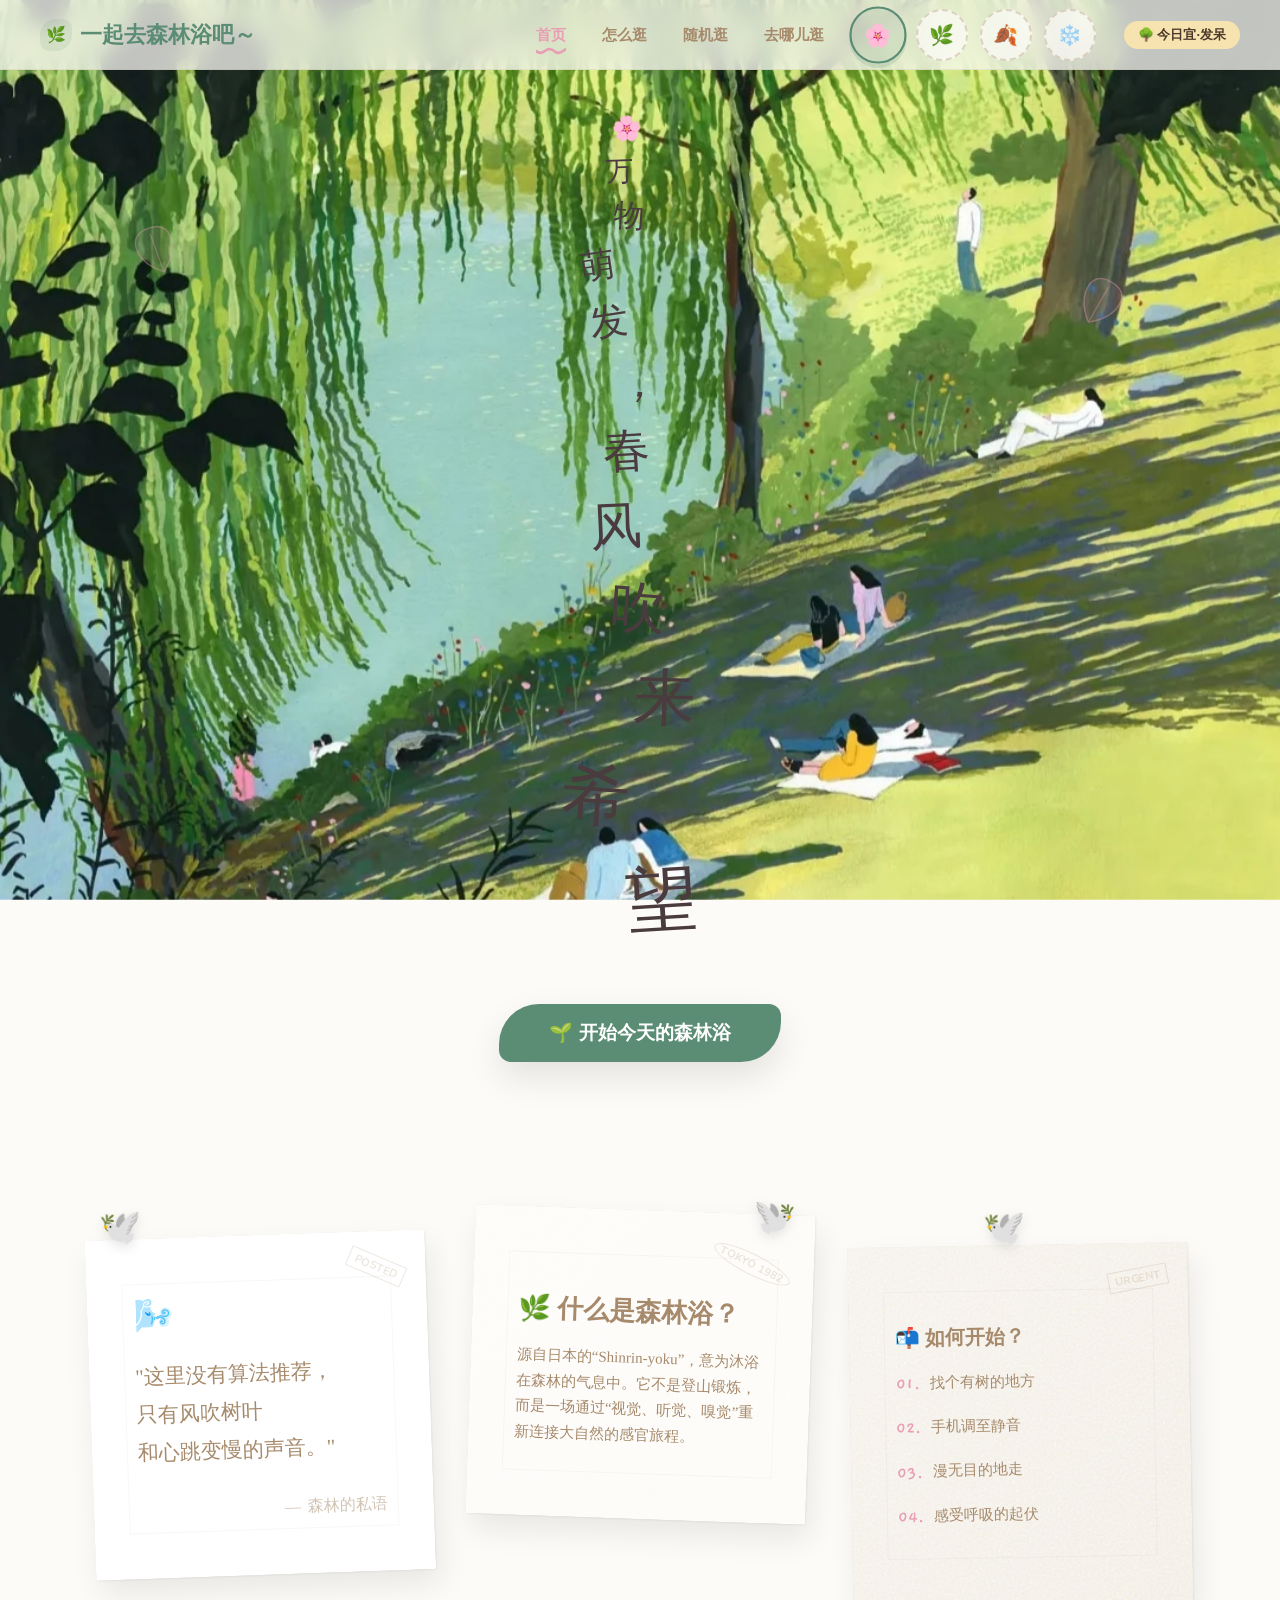
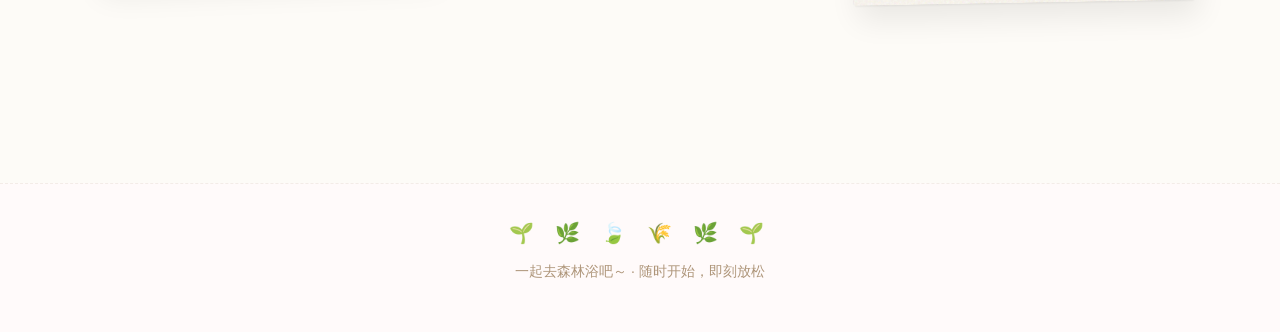
==== Forest-main/src/app/pages/Home.html @ eac52fdb "1.0" ====
<!DOCTYPE html>
<html lang="zh-CN">
<head>
  <meta charset="UTF-8">
  <meta name="viewport" content="width=device-width, initial-scale=1.0">
  <title>首页 - 一起去森林浴吧</title>
  <link rel="stylesheet" href="../forest.css">
  <link href="https://fonts.googleapis.com/css2?family=Gaegu&family=Nunito:wght@400;600&display=swap" rel="stylesheet">
  <style>
    /* === 核心增强样式 === */
    
    /* 1. 全屏贯穿背景 */
    #hero-bg {
      position: fixed; /* 固定背景，不随滚动条移动 */
      top: 0;
      left: 0;
      width: 100vw;
      height: 100vh;
      object-fit: cover;
      z-index: -1;
      transition: opacity 0.8s ease, object-position 0.8s ease;
    }

    /* 2. 导航栏布局优化：让链接与标签靠近 */
    .navbar-actions {
      display: flex;
      align-items: center;
      gap: 28px; /* 调整跳转按钮与小标签的距离 */
      margin-left: auto;
    }

    /* 3. 加粗波浪下划线 */
    .nav-link {
      position: relative;
      text-decoration: none;
      padding-bottom: 6px;
      transition: color 0.3s ease;
    }
    .nav-link::after {
      content: '';
      position: absolute;
      bottom: -6px;
      left: 0;
      width: 100%;
      height: 8px;
      background-color: var(--primary); /* 颜色随主题变化 */
      -webkit-mask-image: url("data:image/svg+xml,%3Csvg xmlns='http://www.w3.org/2000/svg' viewBox='0 0 20 8'%3E%3Cpath d='M0,4 Q5,8 10,4 T20,4' fill='none' stroke='black' stroke-width='3' stroke-linecap='round'/%3E%3C/svg%3E");
      mask-image: url("data:image/svg+xml,%3Csvg xmlns='http://www.w3.org/2000/svg' viewBox='0 0 20 8'%3E%3Cpath d='M0,4 Q5,8 10,4 T20,4' fill='none' stroke='black' stroke-width='3' stroke-linecap='round'/%3E%3C/svg%3E");
      -webkit-mask-size: 18px 100%;
      mask-size: 18px 100%;
      transform: scaleX(0);
      transform-origin: left;
      transition: transform 0.35s cubic-bezier(0.4, 0, 0.2, 1);
    }
    .nav-link:hover::after, .nav-link.active::after {
      transform: scaleX(1);
    }
    .nav-link.active {
      color: var(--primary) !important;
      font-weight: 700;
    }

    /* 4. 全局主题过渡 */
    body {
      transition: background-color 0.6s ease, color 0.6s ease;
    }
/* === 飞鸟信件增强版布局 === */
    .letter-wall {
      display: flex;
      flex-wrap: wrap;
      justify-content: center;
      align-items: flex-start;
      gap: 40px;
      perspective: 1000px; /* 为错落感增加一点点透视 */
    }

    .bird-letter {
      position: relative;
      width: 100%;
      max-width: 340px;
      padding: 45px 35px;
      border-radius: 2px;
      transition: all 0.5s cubic-bezier(0.23, 1, 0.32, 1);
      
      /* 核心：纸张纹理背景 */
      /* 使用了一个极其微弱的 SVG 噪声纹理和渐变叠加 */
      background-image: 
        url("data:image/svg+xml,%3Csvg viewBox='0 0 200 200' xmlns='http://www.w3.org/2000/svg'%3E%3Cfilter id='noiseFilter'%3E%3CfeTurbulence type='fractalNoise' baseFrequency='0.65' numOctaves='3' stitchTiles='stitch'/%3E%3C/filter%3E%3Crect width='100%25' height='100%25' filter='url(%23noiseFilter)'/%3E%3C/svg%3E"),
        linear-gradient(135deg, rgba(255,255,255,0.2) 0%, rgba(0,0,0,0.05) 100%);
      background-blend-mode: overlay;
      
      box-shadow: 
        1px 1px 2px rgba(0,0,0,0.05),
        5px 15px 30px rgba(0,0,0,0.08);
    }

    /* 三种深浅不同的信纸区分 */
    /* 1. 浅色 (Fresh Paper) */
    .letter-fresh {
      background-color: #ffffff;
      transform: rotate(-2deg) translateY(10px);
      z-index: 3;
    }

    /* 2. 中性色 (Natural Paper) */
    .letter-natural {
      background-color: #fdfbf7; /* 淡淡的象牙色 */
      transform: rotate(2deg) translateY(-15px);
      z-index: 2;
    }

    /* 3. 深色/复古色 (Vintage Paper) */
    .letter-vintage {
      background-color: #f2ede4; /* 类似牛皮纸/旧信件色 */
      transform: rotate(-1deg) translateY(20px);
      z-index: 1;
    }

    .bird-letter:hover {
      transform: rotate(0deg) scale(1.05) translateY(-10px) !important;
      box-shadow: 0 30px 60px rgba(0,0,0,0.15);
      z-index: 10;
    }

    /* 内部修饰 */
    .letter-inner {
      position: relative;
      border: 1px solid rgba(0,0,0,0.03); /* 模拟信纸压痕 */
      padding: 10px;
      min-height: 200px;
    }

    .bird-icon {
      position: absolute;
      top: -35px;
      left: 15px;
      font-size: 34px;
      filter: drop-shadow(0 4px 6px rgba(0,0,0,0.1));
      animation: bird-soar 5s ease-in-out infinite alternate;
      z-index: 5;
    }

    @keyframes bird-soar {
      from { transform: translateY(0) rotate(5deg); }
      to { transform: translateY(-12px) rotate(-5deg); }
    }

    .post-stamp {
      position: absolute;
      top: 25px;
      right: 20px;
      border: 1px solid currentColor;
      opacity: 0.2;
      padding: 2px 6px;
      font-size: 11px;
      font-weight: bold;
      transform: rotate(25deg);
      color: var(--soil);
      text-transform: uppercase;
    }

    .letter-list {
      list-style: none;
      padding: 0;
    }
    .letter-list li {
      font-family: var(--font-hand);
      margin-bottom: 12px;
      display: flex;
      align-items: center;
      gap: 10px;
      /* color: var(--foreground); */
    }
    .letter-list li span {
      font-family: var(--font-hand);
      font-weight: bold;
      color: var(--primary);
      font-size: 18px;
    }

    .letter-footer {
      margin-top: 30px;
      text-align: right;
      font-family: 'Gaegu', cursive;
      opacity: 0.5;
    }

    /* 响应式调整 */
    @media (max-width: 768px) {
      .letter-wall { gap: 60px; }
      .bird-letter { transform: rotate(0) !important; margin-bottom: 20px; }
    }
  </style>
</head>
<body class="theme-spring"> <img id="hero-bg" src="" alt="季节背景" />

<nav class="navbar" style="background: rgba(253, 251, 247, 0.75); backdrop-filter: blur(10px);">
  <!-- 左侧 Logo -->
  <a href="Home.html" class="navbar-logo">
    <span class="navbar-logo-icon">🌿</span>一起去森林浴吧～
  </a>
  
  <!-- 右侧操作区：导航链接 + 季节切换 + 标签 -->
  <div class="navbar-actions">
    <ul class="navbar-links">
      <li><a href="Home.html" class="nav-link active">首页</a></li>
      <li><a href="Guide.html" class="nav-link">怎么逛</a></li>
      <li><a href="Random.html" class="nav-link">随机逛</a></li>
      <li><a href="MapPage.html" class="nav-link">去哪儿逛</a></li>
    </ul>

    <!-- 季节切换器（融入导航栏，保留原容器ID） -->
    <div class="navbar-season" title="轻轻拨动季节">
      <div class="season-toggle" id="season-toggle-container"></div>
    </div>

    <div class="navbar-tag">🌳 今日宜·发呆</div>
  </div>
</nav>


<!-- 第一节：首页诗句 + 按钮，避免与固定导航重叠 -->
<section style="position: relative; min-height: 115vh;max-height: 120; display: flex; flex-direction: column; align-items: center; justify-content: center; padding: 100px 0 80px; margin: 0; box-sizing: border-box;">
  <!-- 为固定导航预留空间：padding-top: 100px (70px导航高度 + 30px留白) -->
  
  <div class="hero-overlay" style="background: none; width: 100%; max-width: 1200px; margin: 0 auto; display: flex; flex-direction: column; align-items: center;">
    
    <!-- SVG 装饰（绝对定位但置于底层，不干扰交互） -->
    <div id="svg-decorations" style="position: absolute; top: 0; left: 0; width: 100%; height: 100%; pointer-events: none; z-index: 0;"></div>

    <!-- 诗句区域（相对定位，在装饰层之上） -->
    <div id="season-lyrics" style="position: relative; z-index: 1; display: flex; flex-direction: column; align-items: center; justify-content: center; pointer-events: none; margin-bottom: 48px;">
      <!-- 诗句内容由 JavaScript 动态渲染 -->
    </div>

    <!-- 按钮区域 -->
    <div style="position: relative; z-index: 1; text-align: center;">
      <button class="btn-primary" 
              style="padding: 16px 50px; font-size: 19px; box-shadow: 0 15px 35px rgba(0,0,0,0.1);" 
              onclick="window.location.href='Guide.html'">
        🌱 开始今天的森林浴
      </button>
    </div>

  </div>
</section>

<section class="glass-section-transition" style="padding: 120px 0; position: relative;">
    <div class="page-container">
      <div class="letter-wall">
        
        <div class="bird-letter letter-fresh">
          <div class="bird-icon">🕊️</div>
          <div class="post-stamp">POSTED</div>
          <div class="letter-inner">
            <div style="font-size: 32px; margin-bottom: 15px;">🌬️</div>
            <p class="text-caption-hand" style="line-height: 1.8; font-size: 21px;">
              "这里没有算法推荐，<br>
              只有风吹树叶<br>
              和心跳变慢的声音。"
            </p>
            <div class="letter-footer">— 森林的私语</div>
          </div>
        </div>

        <div class="bird-letter letter-natural">
          <div class="bird-icon" style="top: -20px; left: auto; right: 20px; transform: scaleX(-1);">🕊️</div>
          <div class="post-stamp" style="border-radius: 50%; top: 40px;">TOKYO 1982</div>
          <div class="letter-inner">
            <h3 class="text-caption-hand" style="margin-bottom: 12px; font-family: 'Caveat', cursive; font-size: 26px;">🌿 什么是森林浴？</h3>
            <p class="text-caption-hand" style="font-size: 15px; line-height: 1.7;">
              源自日本的“Shinrin-yoku”，意为沐浴在森林的气息中。它不是登山锻炼，而是一场通过“视觉、听觉、嗅觉”重新连接大自然的感官旅程。
            </p>
          </div>
        </div>

        <div class="bird-letter letter-vintage">
          <div class="bird-icon" style="top: -40px; left: 40%;">🕊️</div>
          <div class="post-stamp" style="transform: rotate(-10deg); border: 1px solid;">URGENT</div>
          <div class="letter-inner">
            <h3 class="text-caption-hand" style="margin-bottom: 15px; display: flex; align-items: center; gap: 8px;">
              📬 如何开始？
            </h3>
            <ul class="letter-list" style="font-size: 15px; line-height: 1.8; font-family: 'Caveat', cursive;" >
              <li><span>01.</span> 找个有树的地方</li>
              <li><span>02.</span> 手机调至静音</li>
              <li><span>03.</span> 漫无目的地走</li>
              <li><span>04.</span> 感受呼吸的起伏</li>
            </ul>
          </div>
        </div>

      </div>
    </div>
  </section>

  <footer class="site-footer" style="background: var(--background); opacity: 0.9;">
    <div class="footer-leaves">🌱 🌿 🍃 🌾 🌿 🌱</div>
    <p class="text-small">一起去森林浴吧～ · 随时开始，即刻放松</p>
  </footer>

  <script src="../data.js"></script>
  <script>
    // 1. 装饰 SVG 渲染
    const renderLeaf = (styleStr) => `<svg viewBox="0 0 40 50" fill="none" style="width: 40px; height: 50px; opacity: 0.4; ${styleStr}"><path d="M20 48 C20 48 2 36 2 18 C2 6 10 2 20 2 C30 2 38 6 38 18 C38 36 20 48 20 48Z" fill="var(--primary)" fill-opacity="0.25" stroke="var(--primary)" stroke-width="1.5" stroke-linejoin="round"/><path d="M20 48 L20 8" stroke="var(--primary)" stroke-width="1.2" stroke-linecap="round" /></svg>`;
    
    document.getElementById('svg-decorations').innerHTML = renderLeaf('position: absolute; top: 15%; left: 8%; transform: rotate(-20deg);') + renderLeaf('position: absolute; top: 20%; right: 10%; transform: rotate(30deg);');

    // 2. 状态识别逻辑 (高亮当前页)
    const currentPath = window.location.pathname.split('/').pop() || 'Home.html';
    document.querySelectorAll('.nav-link').forEach(link => {
      if (link.getAttribute('href') === currentPath) link.classList.add('active');
    });

    const themeClasses = ['theme-spring', 'theme-summer', 'theme-autumn', 'theme-winter'];
    const heroBg = document.getElementById('hero-bg');
    const lyricsContainer = document.getElementById('season-lyrics'); // 获取新容器
    const toggleContainer = document.getElementById('season-toggle-container');

    function renderSeason(idx) {
      currentSeasonIdx = idx;
      const season = SEASONS[idx];
      
      // 1. 背景平滑过渡
      heroBg.style.opacity = 0;
      setTimeout(() => {
        heroBg.src = season.bg;
        heroBg.style.objectPosition = season.pos || "center";
        heroBg.style.opacity = 1;
      }, 300);

      // 2. 核心：竖排随机错落小诗
      const text = season.icon + " " + season.hint;
      const lyricsContainer = document.getElementById('season-lyrics');
      lyricsContainer.innerHTML = ''; 

      // 使用 [...text] 确保 Emoji 不乱码
      [...text].forEach((char, i) => {
        const span = document.createElement('span');
        span.innerText = char;
        span.style.display = 'inline-block';
        span.style.fontFamily = "'Caveat', cursive";
        span.style.color = 'var(--foreground)';
        span.style.transition = 'all 1s cubic-bezier(0.34, 1.56, 0.64, 1)';
        span.style.transitionDelay = `${i * 0.05}s`; 

        // 字体明显变化：由小到大
        const sizeGrowth = Math.pow(i, 1.4) * 1.5; 
        const fontSize = 24 + sizeGrowth;
        span.style.fontSize = `${fontSize}px`;

        // 左右随机错落 (-40px 到 40px)
        const randomX = (Math.random() - 0.5) * 90; 
        const randomRotate = (Math.random() - 0.5) * 20;

        span.style.transform = `translateX(${randomX}px) rotate(${randomRotate}deg)`;
        
        // 垂直间距：根据字号自动调整
        span.style.margin = `${2 + i * 0.3}px 0`;

        lyricsContainer.appendChild(span);
      });

      // 3. 切换主题类
      document.body.classList.remove(...themeClasses);
      document.body.classList.add(themeClasses[idx]);
      
      // 4. 渲染按钮
      toggleContainer.innerHTML = SEASONS.map((s, i) => `
        <button class="season-btn ${i === idx ? 'active' : ''}" onclick="renderSeason(${i})" style="cursor: pointer;">
          <span style="font-size: 20px;">${s.icon}</span>
        </button>
      `).join('');
    }

    // 初始化
    renderSeason(0);
  </script>
</body>
</html>
---- Forest-main/src/app/forest.css ----
/* ============================================
   森林浴 Design System — forest.css
   "随时开始，即刻放松"
   ============================================ */

:root {
  --fg:          #5B8C74;
  --fg-dark:     #4A7A63;
  --fg-light:    rgba(91, 140, 116, 0.12);
  --bg:          #FDFBF7;
  --soil:        #A68A6B;
  --soil-light:  rgba(166, 138, 107, 0.35);
  --soil-faint:  rgba(166, 138, 107, 0.15);
  --pink:        #F4C2C2;
  --yellow:      #F7E3AF;
  --text-dark:   #4a3728;
    /* 新增字体变量 */
  --font-hand: 'Gaegu', cursive;
  --font-body: 'Nunito', sans-serif;
}


:root, .theme-spring {
  --font-size: 16px;
  --background: #fffafa; /* 极淡的樱花白 */
  --foreground: #4a3b3f; /* 柔和的深褐色，不刺眼 */
  --card: #ffffff;
  --card-foreground: #4a3b3f;
  --popover: #ffffff;
  --popover-foreground: #4a3b3f;
  
  --primary: #e89eb3; /* 樱花粉 */
  --primary-foreground: #ffffff;
  --secondary: #f4dce2;
  --secondary-foreground: #4a3b3f;
  
  --muted: #f7ecef;
  --muted-foreground: #8c7b80;
  --accent: #f4dce2;
  --accent-foreground: #4a3b3f;
  
  --destructive: #d4183d;
  --destructive-foreground: #ffffff;
  --border: rgba(232, 158, 179, 0.2);
  --input: transparent;
  --input-background: #f7ecef;
  --switch-background: #e1c8ce;
  
  --font-weight-medium: 500;
  --font-weight-normal: 400;
  --ring: #e89eb3;
  --radius: 0.625rem;
  --chart-1: oklch(0.646 0.222 41.116);
  --chart-2: oklch(0.6 0.118 184.704);
  --chart-3: oklch(0.398 0.07 227.392);
  --chart-4: oklch(0.828 0.189 84.429);
  --chart-5: oklch(0.769 0.188 70.08);
  --radius: 0.625rem;
  --sidebar: oklch(0.985 0 0);
  --sidebar-foreground: oklch(0.145 0 0);
  --sidebar-primary: #030213;
  --sidebar-primary-foreground: oklch(0.985 0 0);
  --sidebar-accent: oklch(0.97 0 0);
  --sidebar-accent-foreground: oklch(0.205 0 0);
  --sidebar-border: oklch(0.922 0 0);
  --sidebar-ring: oklch(0.708 0 0);
}

.theme-summer {
  --background: #f4fbf7; /* 极淡的薄荷绿 */
  --foreground: #2d3e33; /* 深墨绿 */
  --card: #ffffff;
  --card-foreground: #2d3e33;
  
  --primary: #5b8c74; /* 森林绿 */
  --primary-foreground: #ffffff;
  --secondary: #d3e6db;
  --secondary-foreground: #2d3e33;
  
  --muted: #e6f0ea;
  --muted-foreground: #6b8275;
  --accent: #d3e6db;
  --accent-foreground: #2d3e33;
  
  --border: rgba(91, 140, 116, 0.2);
  --input-background: #e6f0ea;
  --switch-background: #b5ccbf;
  --ring: #5b8c74;
}
/* =========================================
   3. 秋季主题 (秋·枫：温暖、浓烈)
   ========================================= */
.theme-autumn {
  --background: #fcf8f4; /* 淡淡的麦色 */
  --foreground: #4a3320; /* 树皮褐 */
  --card: #ffffff;
  --card-foreground: #4a3320;
  
  --primary: #cf6f42; /* 枫叶橘红 */
  --primary-foreground: #ffffff;
  --secondary: #f0dacb;
  --secondary-foreground: #4a3320;
  
  --muted: #f5eae1;
  --muted-foreground: #8a7360;
  --accent: #f0dacb;
  --accent-foreground: #4a3320;
  
  --border: rgba(207, 111, 66, 0.2);
  --input-background: #f5eae1;
  --switch-background: #d6c1b0;
  --ring: #cf6f42;
}
/* =========================================
   4. 冬季主题 (冬·雪：宁静、冷峻)
   ========================================= */
.theme-winter {
  --background: #f5f8fa; /* 冰雪蓝白 */
  --foreground: #2c3e50; /* 深夜蓝 */
  --card: #ffffff;
  --card-foreground: #2c3e50;
  
  --primary: #6c8ca6; /* 灰蓝色 */
  --primary-foreground: #ffffff;
  --secondary: #dce5ed;
  --secondary-foreground: #2c3e50;
  
  --muted: #e8eef3;
  --muted-foreground: #7d8f9f;
  --accent: #dce5ed;
  --accent-foreground: #2c3e50;
  
  --border: rgba(108, 140, 166, 0.2);
  --input-background: #e8eef3;
  --switch-background: #baccdb;
  --ring: #6c8ca6;
}


/* === BASE === */
*, *::before, *::after { box-sizing: border-box; }

body {
  font-family: var(--font-body);  /* 改用变量 */
  background: var(--bg);
  color: var(--soil);
  margin: 0;
  padding: 0;
}

h1, h2, h3, .navbar-logo, .season-arrow, .text-caption-hand, #season-lyrics span, .letter-footer {
  font-family: var(--font-hand);
}

a { text-decoration: none; }

/* === LAYOUT === */
.page-container {
  max-width: 1200px;
  margin: 0 auto;
  padding: 0 32px;
}

/* === NAVBAR === */
.navbar {
  position: sticky;
  top: 0;
  z-index: 100;
  height: 70px;
  background: rgba(253, 251, 247, 0.88);
  backdrop-filter: blur(10px);
  -webkit-backdrop-filter: blur(10px);
  border-bottom: 1px solid var(--soil-faint);
  display: flex;
  align-items: center;
  /* 优化：使用 clamp() 让两边内边距在 20px 到 40px 之间弹性缩放 */
  padding: 0 clamp(20px, 5vw, 40px);
  justify-content: space-between;
}

.navbar-logo {
  font-family: 'Caveat', cursive;
  font-size: 22px;
  font-weight: 600;
  color: var(--fg);
  text-decoration: none;
  display: flex;
  align-items: center;
  gap: 8px;
  transition: opacity 0.2s ease, transform 0.2s ease; /* 优化：加上 transform 过渡 */
  outline: none;
}
.navbar-logo:hover { 
  opacity: 0.8; 
}
/* 优化：无障碍键盘焦点反馈 */
.navbar-logo:focus-visible {
  outline: 2px solid var(--fg);
  outline-offset: 4px;
  border-radius: 4px;
}

.navbar-logo-icon {
  width: 32px;
  height: 32px;
  background: var(--fg-light);
  border-radius: 50% 30% 50% 30%;
  display: flex;
  align-items: center;
  justify-content: center;
  font-size: 16px;
  /* 优化：增加一个极慢的自然呼吸动画 */
  animation: organic-morph 6s ease-in-out infinite alternate;
}

/* 呼吸形变动画关键帧 */
@keyframes organic-morph {
  0%   { border-radius: 50% 30% 50% 30%; }
  100% { border-radius: 30% 50% 30% 50%; }
}

.navbar-links {
  display: flex;
  gap: clamp(20px, 3vw, 36px); /* 优化：间距自适应，避免屏幕变窄时挤压 */
  list-style: none;
  margin: 0;
  padding: 0;
}

.nav-link {
  font-family: 'Quicksand', sans-serif;
  font-size: 15px;
  font-weight: 600;
  color: var(--soil);
  text-decoration: none;
  position: relative;
  padding-bottom: 4px; /* 给波浪线预留高度空间 */
  transition: color 0.2s ease;
  outline: none;
}
/* 激活状态的文字颜色：森林绿 */
.nav-link.active {
  color: var(--fg) !important;
  font-weight: 700;
}

.nav-link:hover { color: var(--fg); }
.nav-link:focus-visible { color: var(--fg); }

/* 伪元素：更宽、更舒展的波浪动画本体 */
.nav-link::after {
  content: '';
  position: absolute;
  bottom: -6px; /* 稍微往下移一点，避免和文字贴得太紧 */
  left: 0;
  width: 100%;
  height: 8px; /* 【改动1】高度从 5px 增加到 8px，给更粗的波浪留出空间 */
  background-color: var(--fg); 
  
  /* 【改动2】SVG 调整：
      1. viewBox 改为 0 0 24 8 提供更大画布 
      2. 路径 Q6,8 12,4 T24,4 让波长变大
      3. stroke-width='2.5' 让线条明显变粗 
  */
  -webkit-mask-image: url("data:image/svg+xml,%3Csvg xmlns='http://www.w3.org/2000/svg' viewBox='0 0 24 8'%3E%3Cpath d='M0,4 Q6,8 12,4 T24,4' fill='none' stroke='black' stroke-width='2.5'/%3E%3C/svg%3E");
  mask-image: url("data:image/svg+xml,%3Csvg xmlns='http://www.w3.org/2000/svg' viewBox='0 0 24 8'%3E%3Cpath d='M0,4 Q6,8 12,4 T24,4' fill='none' stroke='black' stroke-width='2.5'/%3E%3C/svg%3E");
  
  /* 【改动3】宽度拉长到 20px，让波浪更平缓舒展 */
  -webkit-mask-size: 20px 100%;
  mask-size: 20px 100%;
  -webkit-mask-repeat: repeat-x;
  mask-repeat: repeat-x;
  
  transform: scaleX(0); 
  transform-origin: left; 
  transition: transform 0.35s cubic-bezier(0.4, 0, 0.2, 1);
}

.nav-link:hover::after,
.nav-link.active::after { 
  transform: scaleX(1); 
}

.navbar-tag {
  background: var(--yellow);
  border-radius: 20px;
  padding: 5px 14px;
  font-size: 13px;
  font-weight: 600;
  color: var(--text-dark);
  white-space: nowrap;
  font-family: 'Quicksand', sans-serif;
}

.navbar-mobile-btn {
  display: none;
  background: none;
  border: none;
  font-size: 22px;
  cursor: pointer;
  color: var(--fg);
  padding: 4px;
  /* 优化：改善移动端点击体验，取消点击高亮和默认延迟 */
  touch-action: manipulation;
  -webkit-tap-highlight-color: transparent; 
}

/* ============================================
   移动端响应式补充 (通常在 max-width: 768px 下触发)
   ============================================ */
@media (max-width: 768px) {
  .navbar-links,
  .navbar-tag {
    display: none; /* 默认隐藏导航链接和 Tag，交由 JS 或后续 CSS 展开 */
  }
  
  .navbar-mobile-btn {
    display: flex; /* 显示汉堡菜单按钮 */
    align-items: center;
    justify-content: center;
  }
}

/* === BUTTONS === */
.btn-primary {
  background: var(--fg);
  color: #fff;
  border: none;
  border-radius: 40px 12px 40px 12px;
  padding: 13px 30px;
  font-family: 'Quicksand', sans-serif;
  font-weight: 700;
  font-size: 16px;
  cursor: pointer;
  box-shadow: 0 4px 0 rgba(91,140,116,0.28);
  transition: background 0.2s, transform 0.18s, box-shadow 0.18s;
  display: inline-flex;
  align-items: center;
  gap: 8px;
}
.btn-primary:hover {
  background: var(--fg-dark);
  transform: translateY(-2px);
  box-shadow: 0 6px 0 rgba(91,140,116,0.22);
}
.btn-primary:active {
  transform: translateY(1px);
  box-shadow: 0 2px 0 rgba(91,140,116,0.28);
}

.btn-secondary {
  background: transparent;
  color: var(--fg);
  border: 2px solid var(--fg);
  border-radius: 40px 12px 40px 12px;
  padding: 11px 28px;
  font-family: 'Quicksand', sans-serif;
  font-weight: 700;
  font-size: 16px;
  cursor: pointer;
  transition: background 0.2s, transform 0.18s;
  display: inline-flex;
  align-items: center;
  gap: 8px;
}
.btn-secondary:hover {
  background: rgba(91,140,116,0.08);
  transform: translateY(-2px);
}

.btn-small {
  padding: 8px 18px;
  font-size: 14px;
  border-radius: 30px 8px 30px 8px;
}

/* === CARDS === */
.hand-card {
  background: var(--bg);
  border: 2px dashed var(--soil-light);
  border-radius: 24px 8px 24px 8px;
  padding: 24px;
  transition: transform 0.25s ease, box-shadow 0.25s ease, border-color 0.25s ease;
}
.hand-card:hover {
  transform: translateY(-4px);
  box-shadow: 0 10px 28px rgba(91,140,116,0.1);
  border-color: var(--soil);
}

/* === TYPOGRAPHY === */
.text-huge {
  font-family: 'Caveat', cursive;
  font-size: clamp(38px, 5.5vw, 64px);
  line-height: 1.2;
  color: var(--fg);
  font-weight: 400;
}
.text-large {
  font-family: 'Caveat', cursive;
  font-size: clamp(28px, 3.5vw, 40px);
  line-height: 1.3;
  color: var(--fg);
  font-weight: 400;
}
.text-medium {
  font-family: 'Caveat', cursive;
  font-size: clamp(22px, 2.5vw, 32px);
  line-height: 1.3;
  color: var(--fg);
  font-weight: 400;
}
.text-caption-hand {
  font-family: 'Caveat', cursive;
  font-size: 20px;
  line-height: 1.5;
  color: var(--soil);
}
.text-body {
  font-family: 'Quicksand', sans-serif;
  font-size: 16px;
  line-height: 1.65;
  color: var(--soil);
}
.text-small {
  font-family: 'Quicksand', sans-serif;
  font-size: 14px;
  line-height: 1.5;
  color: var(--soil);
}
.text-green { color: var(--fg); }
.text-soil { color: var(--soil); }

/* === SEASON TOGGLE === */
.season-toggle {
  display: flex;
  gap: 12px;
  justify-content: center;
}
.season-btn {
  width: 52px;
  height: 52px;
  border-radius: 100px;
  border: 2px dashed var(--soil-light);
  background: rgba(253,251,247,0.75);
  cursor: pointer;
  font-size: 22px;
  display: flex;
  align-items: center;
  justify-content: center;
  transition: all 0.22s ease;
  flex-direction: column;
  gap: 2px;
  padding: 0;
  position: relative;
}
.season-btn:hover {
  border-color: var(--fg);
  background: rgba(253,251,247,0.9);
  transform: translateY(-2px);
}
.season-btn.active {
  border-color: var(--fg);
  border-style: solid;
  background: rgba(91,140,116,0.12);
  transform: scale(1.1);
  box-shadow: 0 4px 0 rgba(91,140,116,0.18);
}
.season-label {
  font-family: 'Caveat', cursive;
  font-size: 11px;
  color: var(--fg);
  line-height: 1;
}

/* === WINDOW FRAME === */
.window-frame {
  border: 6px solid var(--soil);
  border-radius: 16px;
  overflow: hidden;
  box-shadow: 8px 8px 0 var(--soil-faint);
  background: var(--bg);
  position: relative;
}
.window-frame-img {
  width: 100%;
  height: 400px;
  object-fit: cover;
  display: block;
  transition: opacity 0.5s ease;
}
.window-frame-bar {
  display: flex;
  align-items: center;
  justify-content: space-between;
  padding: 12px 20px;
  border-top: 2px dashed var(--soil-light);
  background: var(--bg);
}
.window-dot-row {
  display: flex;
  gap: 6px;
  position: absolute;
  top: 12px;
  left: 12px;
}
.window-dot {
  width: 10px;
  height: 10px;
  border-radius: 50%;
  background: var(--soil-light);
}

/* === FAB === */
.fab-btn {
  position: fixed;
  bottom: 36px;
  right: 36px;
  width: 56px;
  height: 56px;
  border-radius: 50%;
  background: var(--fg);
  color: #fff;
  font-size: 26px;
  border: none;
  cursor: pointer;
  box-shadow: 0 4px 18px rgba(91,140,116,0.38);
  display: flex;
  align-items: center;
  justify-content: center;
  transition: all 0.2s ease;
  z-index: 200;
  line-height: 1;
}
.fab-btn:hover {
  background: var(--fg-dark);
  transform: scale(1.08) rotate(15deg);
  box-shadow: 0 6px 22px rgba(91,140,116,0.45);
}

/* === MODAL === */
.modal-overlay {
  position: fixed;
  inset: 0;
  background: rgba(62, 42, 28, 0.28);
  backdrop-filter: blur(5px);
  z-index: 300;
  display: flex;
  align-items: center;
  justify-content: center;
  padding: 20px;
}
.modal-box {
  background: var(--bg);
  border: 2px dashed var(--soil);
  border-radius: 24px 8px 24px 8px;
  padding: 36px 32px;
  width: 420px;
  max-width: 100%;
  position: relative;
  animation: modalIn 0.22s ease;
}
@keyframes modalIn {
  from { opacity: 0; transform: translateY(16px) scale(0.97); }
  to   { opacity: 1; transform: translateY(0) scale(1); }
}
.modal-close {
  position: absolute;
  top: 14px; right: 18px;
  background: none;
  border: none;
  font-size: 22px;
  cursor: pointer;
  color: var(--soil);
  line-height: 1;
  transition: color 0.2s;
}
.modal-close:hover { color: var(--fg); }

/* === FORM === */
.form-group { margin-bottom: 16px; }
.form-label {
  font-family: 'Caveat', cursive;
  font-size: 18px;
  color: var(--fg);
  display: block;
  margin-bottom: 5px;
}
.form-input {
  width: 100%;
  background: #fff;
  border: 2px dashed var(--soil-light);
  border-radius: 12px 4px 12px 4px;
  padding: 10px 14px;
  font-family: 'Quicksand', sans-serif;
  font-size: 15px;
  color: var(--text-dark);
  outline: none;
  transition: border-color 0.2s ease, border-style 0.2s;
  resize: vertical;
}
.form-input:focus {
  border-color: var(--fg);
  border-style: solid;
}
.form-input::placeholder { color: var(--soil-light); opacity: 1; }

/* === STICKY NOTES === */
.sticky-note {
  background: var(--yellow);
  padding: 18px 16px;
  border-radius: 4px 12px 4px 4px;
  box-shadow: 3px 3px 8px rgba(166,138,107,0.22);
  font-family: 'Caveat', cursive;
  font-size: 18px;
  line-height: 1.55;
  color: var(--text-dark);
  position: relative;
  transition: transform 0.3s ease, box-shadow 0.3s ease;
}
.sticky-note:hover {
  transform: rotate(0deg) translateY(-4px) !important;
  box-shadow: 5px 6px 14px rgba(166,138,107,0.3) !important;
}
.sticky-pin {
  position: absolute;
  top: -8px;
  left: 50%;
  transform: translateX(-50%);
  font-size: 16px;
  filter: drop-shadow(0 2px 2px rgba(0,0,0,0.15));
}
.sticky-user {
  font-size: 13px;
  font-family: 'Quicksand', sans-serif;
  color: var(--soil);
  margin-top: 8px;
  display: block;
  font-weight: 600;
}

/* === NUMBER BADGE === */
.num-badge {
  width: 48px;
  height: 48px;
  min-width: 48px;
  border-radius: 50%;
  border: 2px dashed var(--fg);
  display: flex;
  align-items: center;
  justify-content: center;
  font-family: 'Caveat', cursive;
  font-size: 24px;
  color: var(--fg);
}

/* === MAP === */
.map-outer {
  position: relative;
  border-radius: 20px;
  overflow: hidden;
  border: 2px dashed var(--soil-light);
  box-shadow: 0 4px 24px rgba(91,140,116,0.1);
}
.map-marker {
  position: absolute;
  cursor: pointer;
  transform: translate(-50%, -100%);
  transition: transform 0.2s ease, filter 0.2s;
  z-index: 10;
}
.map-marker:hover { transform: translate(-50%, -100%) scale(1.2); filter: drop-shadow(0 4px 8px rgba(91,140,116,0.4)); }
.map-marker.active { transform: translate(-50%, -100%) scale(1.2); filter: drop-shadow(0 4px 8px rgba(91,140,116,0.5)); }
.marker-pin {
  width: 34px;
  height: 34px;
  background: var(--fg);
  border: 3px solid #fff;
  border-radius: 50% 50% 50% 0;
  transform: rotate(-45deg);
  display: flex;
  align-items: center;
  justify-content: center;
  box-shadow: 0 2px 8px rgba(91,140,116,0.35);
}
.marker-pin-inner {
  transform: rotate(45deg);
  font-size: 14px;
  line-height: 1;
}
.info-bubble {
  position: absolute;
  background: var(--bg);
  border: 2px dashed var(--soil);
  border-radius: 16px 4px 16px 4px;
  padding: 16px 18px;
  width: 210px;
  box-shadow: 4px 4px 0 var(--soil-faint);
  z-index: 20;
  animation: bubbleIn 0.2s ease;
}
@keyframes bubbleIn {
  from { opacity: 0; transform: scale(0.92) translateY(8px); }
  to   { opacity: 1; transform: scale(1) translateY(0); }
}
.info-bubble::before {
  content: '';
  position: absolute;
  bottom: -10px;
  left: 24px;
  border: 8px solid transparent;
  border-top-color: var(--soil);
}

/* === STATS ROW === */
.stats-row {
  display: flex;
  gap: 0;
  background: var(--bg);
  border: 2px dashed var(--soil-light);
  border-radius: 20px 8px 20px 8px;
  overflow: hidden;
}
.stat-item {
  flex: 1;
  text-align: center;
  padding: 24px 16px;
  border-right: 2px dashed var(--soil-faint);
}
.stat-item:last-child { border-right: none; }
.stat-number {
  font-family: 'Caveat', cursive;
  font-size: 52px;
  line-height: 1;
  color: var(--fg);
  font-weight: 400;
}
.stat-label {
  font-family: 'Quicksand', sans-serif;
  font-size: 14px;
  color: var(--soil);
  margin-top: 4px;
  font-weight: 600;
}

/* === GUIDE CARD === */
.guide-card {
  background: var(--bg);
  border: 2px dashed var(--soil-light);
  border-radius: 20px 6px 20px 6px;
  padding: 24px 28px;
  display: flex;
  align-items: flex-start;
  gap: 20px;
  transition: transform 0.25s, box-shadow 0.25s, border-color 0.25s;
}
.guide-card:hover {
  transform: translateX(6px);
  box-shadow: -6px 0 0 var(--fg);
  border-color: var(--soil);
}
.guide-icon-box {
  width: 56px;
  height: 56px;
  min-width: 56px;
  border-radius: 50%;
  background: var(--fg-light);
  display: flex;
  align-items: center;
  justify-content: center;
  font-size: 26px;
  border: 2px dashed var(--fg);
  transition: background 0.2s;
}
.guide-card:hover .guide-icon-box { background: rgba(91,140,116,0.2); }

/* === PAGE HEADER === */
.page-header {
  padding: 60px 0 40px;
  display: flex;
  align-items: center;
  gap: 12px;
}

/* === FOOTER === */
.site-footer {
  background: var(--bg);
  border-top: 1px dashed var(--soil-faint);
  padding: 36px 0;
  margin-top: 80px;
  text-align: center;
}
.footer-leaves {
  font-size: 20px;
  letter-spacing: 8px;
  margin-bottom: 12px;
}

/* === PARK DETAIL === */
.park-detail-grid {
  display: grid;
  grid-template-columns: 35fr 65fr;
  gap: 40px;
  padding: 40px 0 80px;
}
.park-info-img {
  width: 100%;
  height: 240px;
  object-fit: cover;
  border-radius: 16px 4px 16px 4px;
  display: block;
  margin-bottom: 20px;
}
.park-meta-row {
  display: flex;
  align-items: center;
  gap: 10px;
  margin-bottom: 10px;
  font-size: 15px;
  color: var(--soil);
}
.park-meta-icon { font-size: 18px; }
.feature-tag {
  display: inline-flex;
  align-items: center;
  gap: 4px;
  background: var(--fg-light);
  border: 1px solid var(--fg);
  border-radius: 20px;
  padding: 4px 12px;
  font-size: 13px;
  font-weight: 600;
  color: var(--fg);
  margin: 4px 4px 4px 0;
}

/* === STICKY GRID === */
.sticky-grid {
  display: grid;
  grid-template-columns: repeat(auto-fill, minmax(180px, 1fr));
  gap: 20px;
  margin: 24px 0;
}

/* === INLINE FORM === */
.inline-form {
  background: var(--bg);
  border: 2px dashed var(--soil-light);
  border-radius: 20px 6px 20px 6px;
  padding: 24px;
  margin-top: 20px;
}
.inline-form.hidden { display: none; }

/* === HERO OVERLAY TEXT === */
.hero-overlay {
  position: absolute;
  inset: 0;
  background: linear-gradient(to bottom, 
    rgba(253,251,247,0.1) 0%, 
    rgba(253,251,247,0.55) 60%, 
    rgba(253,251,247,0.85) 100%);
  display: flex;
  flex-direction: column;
  align-items: center;
  justify-content: center;
  text-align: center;
  padding: 40px 24px;
}
.hero-season-bar {
  position: absolute;
  bottom: 40px;
  left: 50%;
  transform: translateX(-50%);
  display: flex;
  flex-direction: column;
  align-items: center;
  gap: 12px;
}

/* === BACK BUTTON === */
.back-link {
  display: inline-flex;
  align-items: center;
  gap: 6px;
  color: var(--soil);
  font-size: 15px;
  font-weight: 600;
  text-decoration: none;
  transition: color 0.2s;
  margin-bottom: 8px;
}
.back-link:hover { color: var(--fg); }

/* === RESPONSIVE === */
@media (max-width: 900px) {
  .navbar { padding: 0 20px; }
  .navbar-links { display: none; }
  .navbar-links.open {
    display: flex;
    flex-direction: column;
    position: absolute;
    top: 70px;
    left: 0; right: 0;
    background: rgba(253,251,247,0.98);
    padding: 20px;
    border-bottom: 1px solid var(--soil-faint);
    gap: 16px;
    z-index: 99;
  }
  .navbar-mobile-btn { display: flex; }
  .navbar-tag { display: none; }

  .page-container { padding: 0 16px; }
  .park-detail-grid { grid-template-columns: 1fr; gap: 24px; }
  .stats-row { flex-wrap: wrap; }
  .stat-item { min-width: 45%; }
  .guide-card { flex-direction: column; gap: 12px; }
}

@media (max-width: 600px) {
  .window-frame-img { height: 240px; }
  .sticky-grid { grid-template-columns: repeat(2, 1fr); }
}
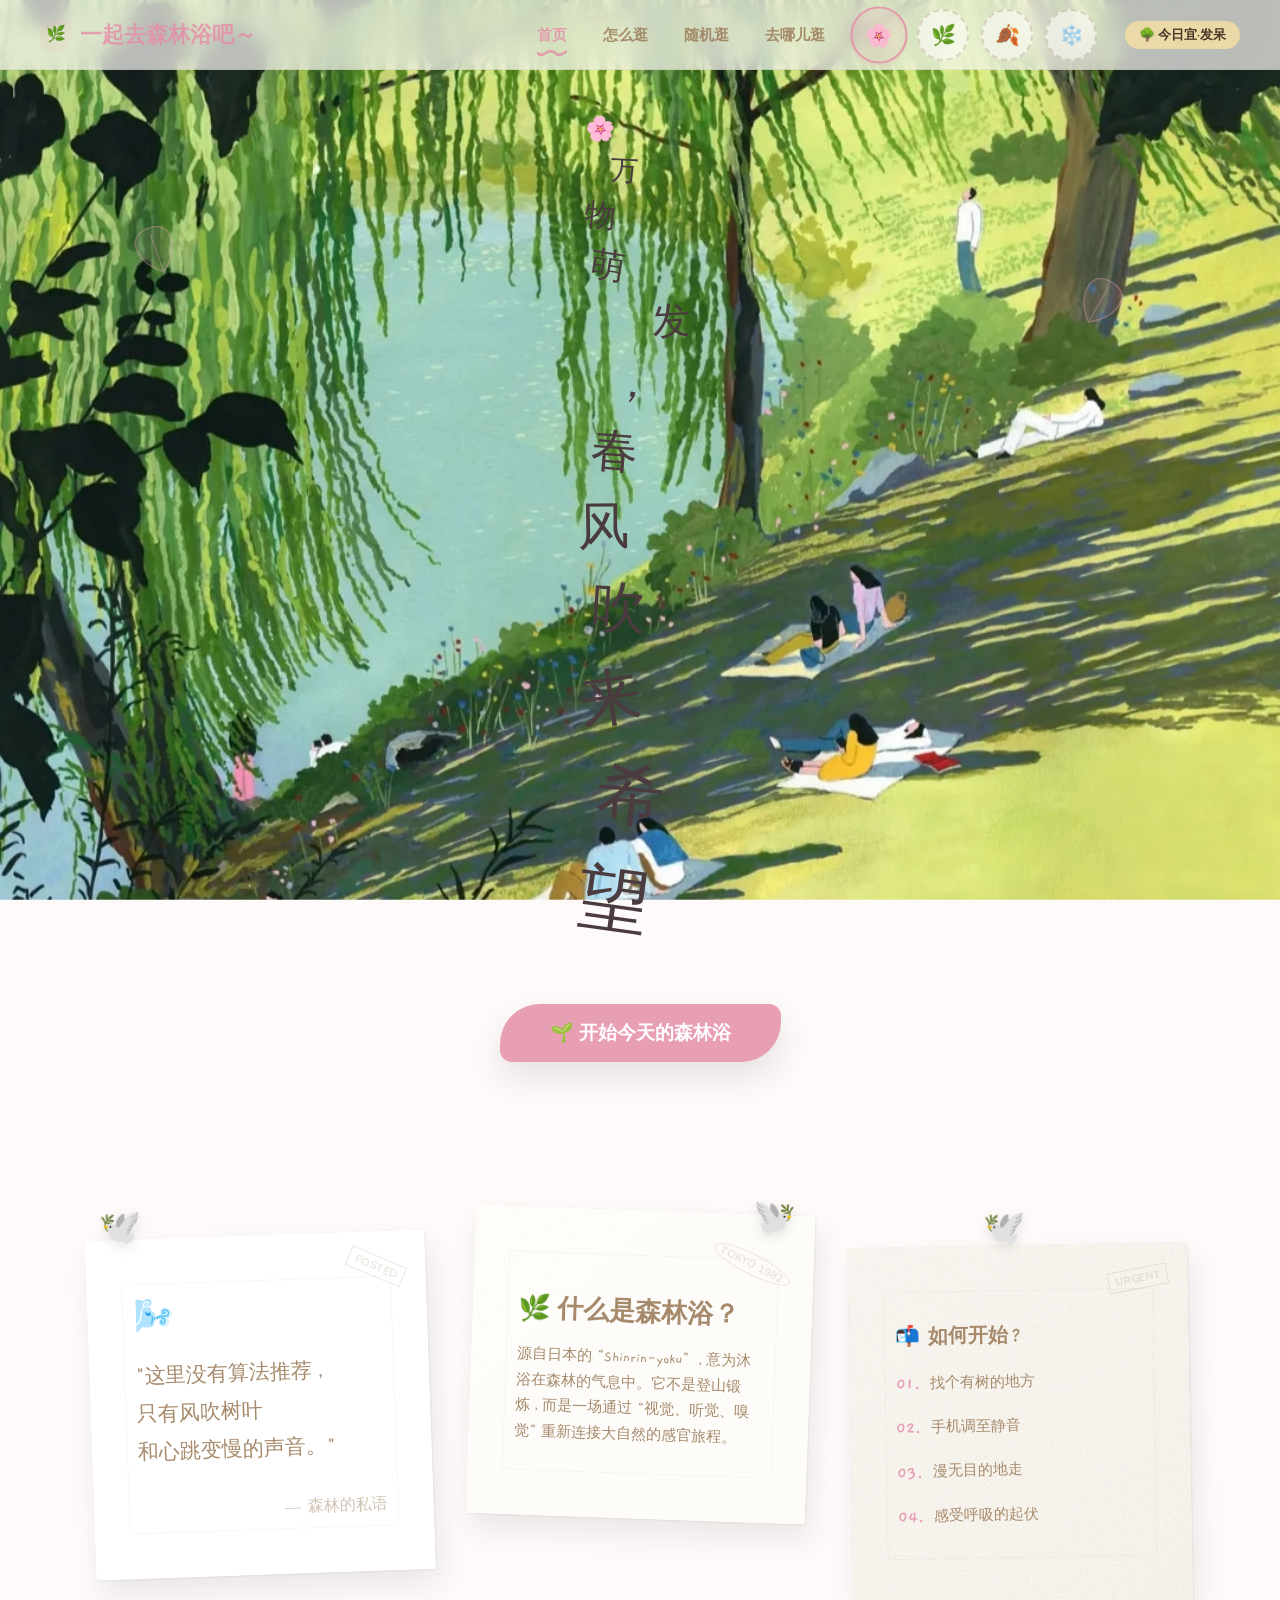
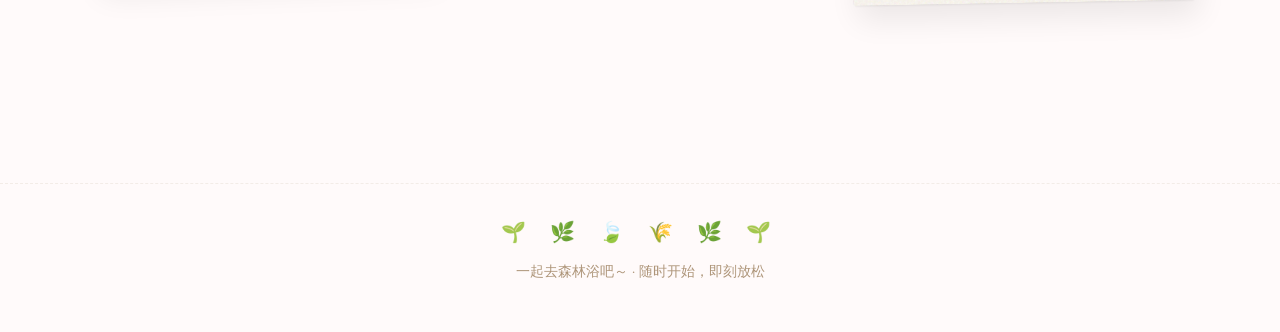
==== commit 6adbd600: "css拆分子文件" ====
--- a/Forest-main/src/app/pages/Home.html
+++ b/Forest-main/src/app/pages/Home.html
@@ -4,7 +4,10 @@
   <meta charset="UTF-8">
   <meta name="viewport" content="width=device-width, initial-scale=1.0">
   <title>首页 - 一起去森林浴吧</title>
-  <link rel="stylesheet" href="../forest.css">
+  <link rel="stylesheet" href="../css/themes.css">
+  <link rel="stylesheet" href="../css/base.css">
+  <link rel="stylesheet" href="../css/components.css">
+  <link rel="stylesheet" href="../css/layout.css">
   <link href="https://fonts.googleapis.com/css2?family=Gaegu&family=Nunito:wght@400;600&display=swap" rel="stylesheet">
   <style>
     /* === 核心增强样式 === */
--- a/Forest-main/src/app/css/themes.css
+++ b/Forest-main/src/app/css/themes.css
@@ -0,0 +1,89 @@
+/* ============================================
+   1. themes.css - 森林浴 App 主题与全局变量
+   ============================================ */
+
+:root {
+  /* --- 字体配置 --- */
+  --font-hand: 'Gaegu', 'Caveat', cursive;
+  --font-body: 'Nunito', 'Quicksand', sans-serif;
+
+  /* --- 基础共享颜色 (不随季节变化的泥土色调等) --- */
+  --soil: #A68A6B;
+  --soil-light: rgba(166, 138, 107, 0.35);
+  --soil-faint: rgba(166, 138, 107, 0.15);
+  --yellow: #F7E3AF;
+  --text-dark: #4a3728;
+  
+  /* --- 基础尺寸与投影 --- */
+  --radius: 0.625rem;
+}
+
+/* =========================================
+   默认主题 (春季) 与 Fallback
+   ========================================= */
+:root, .theme-spring {
+  --background: #fffafa; /* 极淡的樱花白 */
+  --foreground: #4a3b3f; /* 柔和深褐色 */
+  
+  --primary: #e89eb3; /* 樱花粉 */
+  --primary-foreground: #ffffff;
+  
+  /* 为了兼容旧代码中的 --fg 和 --bg 变量，建立映射 */
+  --fg: var(--primary);
+  --fg-dark: #d4183d;
+  --fg-light: rgba(232, 158, 179, 0.12);
+  --bg: var(--background);
+}
+
+/* =========================================
+   夏季主题 (夏·绿：清凉、治愈)
+   ========================================= */
+.theme-summer {
+  --background: #f4fbf7;
+  --foreground: #2d3e33;
+  
+  --primary: #5b8c74;
+  --primary-foreground: #ffffff;
+  
+  --fg: var(--primary);
+  --fg-dark: #4a7a63;
+  --fg-light: rgba(91, 140, 116, 0.12);
+  --bg: var(--background);
+}
+
+/* =========================================
+   秋季主题 (秋·枫：温暖、浓烈)
+   ========================================= */
+.theme-autumn {
+  --background: #fcf8f4;
+  --foreground: #4a3320;
+  
+  --primary: #cf6f42;
+  --primary-foreground: #ffffff;
+  
+  --fg: var(--primary);
+  --fg-dark: #b35930;
+  --fg-light: rgba(207, 111, 66, 0.12);
+  --bg: var(--background);
+}
+
+/* =========================================
+   冬季主题 (冬·雪：宁静、冷峻)
+   ========================================= */
+.theme-winter {
+  --background: #f5f8fa;
+  --foreground: #2c3e50;
+  
+  --primary: #6c8ca6;
+  --primary-foreground: #ffffff;
+  
+  --fg: var(--primary);
+  --fg-dark: #56728a;
+  --fg-light: rgba(108, 140, 166, 0.12);
+  --bg: var(--background);
+}
+
+/* 全局主题过渡动画 */
+body {
+  transition: background-color 0.6s ease, color 0.6s ease;
+}
--- a/Forest-main/src/app/css/base.css
+++ b/Forest-main/src/app/css/base.css
@@ -0,0 +1,75 @@
+/* ============================================
+   2. base.css - 基础样式与文字排版 (Typography)
+   ============================================ */
+
+/* === 全局重置 === */
+*, *::before, *::after { 
+  box-sizing: border-box; 
+}
+
+body {
+  font-family: var(--font-body);
+  background: var(--bg);
+  color: var(--soil);
+  margin: 0;
+  padding: 0;
+}
+
+/* === 基础元素 === */
+h1, h2, h3, .navbar-logo, .season-arrow, .text-caption-hand, #season-lyrics span, .letter-footer {
+  font-family: var(--font-hand);
+}
+
+a { 
+  text-decoration: none; 
+}
+
+/* === 文本排版工具类 === */
+.text-huge {
+  font-family: var(--font-hand);
+  font-size: clamp(38px, 5.5vw, 64px);
+  line-height: 1.2;
+  color: var(--fg);
+  font-weight: 400;
+}
+
+.text-large {
+  font-family: var(--font-hand);
+  font-size: clamp(28px, 3.5vw, 40px);
+  line-height: 1.3;
+  color: var(--fg);
+  font-weight: 400;
+}
+
+.text-medium {
+  font-family: var(--font-hand);
+  font-size: clamp(22px, 2.5vw, 32px);
+  line-height: 1.3;
+  color: var(--fg);
+  font-weight: 400;
+}
+
+.text-caption-hand {
+  font-family: var(--font-hand);
+  font-size: 20px;
+  line-height: 1.5;
+  color: var(--soil);
+}
+
+.text-body {
+  font-family: var(--font-body);
+  font-size: 16px;
+  line-height: 1.65;
+  color: var(--soil);
+}
+
+.text-small {
+  font-family: var(--font-body);
+  font-size: 14px;
+  line-height: 1.5;
+  color: var(--soil);
+}
+
+/* 颜色辅助类 */
+.text-green { color: var(--fg); }
+.text-soil { color: var(--soil); }
--- a/Forest-main/src/app/css/components.css
+++ b/Forest-main/src/app/css/components.css
@@ -0,0 +1,237 @@
+/* ============================================
+   3. components.css - 公共 UI 组件
+   包含：按钮、卡片、表单、便签、标签等
+   ============================================ */
+
+/* === BUTTONS (按钮) === */
+.btn-primary {
+  background: var(--fg);
+  color: #fff;
+  border: none;
+  border-radius: 40px 12px 40px 12px;
+  padding: 13px 30px;
+  font-family: var(--font-body); /* 已替换为变量 */
+  font-weight: 700;
+  font-size: 16px;
+  cursor: pointer;
+  box-shadow: 0 4px 0 rgba(0,0,0,0.1); /* 优化了阴影适配多主题 */
+  transition: background 0.2s, transform 0.18s, box-shadow 0.18s;
+  display: inline-flex;
+  align-items: center;
+  gap: 8px;
+}
+.btn-primary:hover {
+  background: var(--fg-dark);
+  transform: translateY(-2px);
+  box-shadow: 0 6px 0 rgba(0,0,0,0.08);
+}
+.btn-primary:active {
+  transform: translateY(1px);
+  box-shadow: 0 2px 0 rgba(0,0,0,0.1);
+}
+
+.btn-secondary {
+  background: transparent;
+  color: var(--fg);
+  border: 2px solid var(--fg);
+  border-radius: 40px 12px 40px 12px;
+  padding: 11px 28px;
+  font-family: var(--font-body);
+  font-weight: 700;
+  font-size: 16px;
+  cursor: pointer;
+  transition: background 0.2s, transform 0.18s;
+  display: inline-flex;
+  align-items: center;
+  gap: 8px;
+}
+.btn-secondary:hover {
+  background: var(--fg-light); /* 替换了硬编码颜色 */
+  transform: translateY(-2px);
+}
+
+.btn-small {
+  padding: 8px 18px;
+  font-size: 14px;
+  border-radius: 30px 8px 30px 8px;
+}
+
+.fab-btn {
+  position: fixed;
+  bottom: 36px;
+  right: 36px;
+  width: 56px;
+  height: 56px;
+  border-radius: 50%;
+  background: var(--fg);
+  color: #fff;
+  font-size: 26px;
+  border: none;
+  cursor: pointer;
+  box-shadow: 0 4px 18px rgba(0,0,0,0.15);
+  display: flex;
+  align-items: center;
+  justify-content: center;
+  transition: all 0.2s ease;
+  z-index: 200;
+  line-height: 1;
+}
+.fab-btn:hover {
+  background: var(--fg-dark);
+  transform: scale(1.08) rotate(15deg);
+  box-shadow: 0 6px 22px rgba(0,0,0,0.2);
+}
+
+/* === CARDS (卡片) === */
+.hand-card {
+  background: var(--bg);
+  border: 2px dashed var(--soil-light);
+  border-radius: 24px 8px 24px 8px;
+  padding: 24px;
+  transition: transform 0.25s ease, box-shadow 0.25s ease, border-color 0.25s ease;
+}
+.hand-card:hover {
+  transform: translateY(-4px);
+  box-shadow: 0 10px 28px var(--fg-light); /* 替换了硬编码颜色 */
+  border-color: var(--soil);
+}
+
+.guide-card {
+  background: var(--bg);
+  border: 2px dashed var(--soil-light);
+  border-radius: 20px 6px 20px 6px;
+  padding: 24px 28px;
+  display: flex;
+  align-items: flex-start;
+  gap: 20px;
+  transition: transform 0.25s, box-shadow 0.25s, border-color 0.25s;
+}
+.guide-card:hover {
+  transform: translateX(6px);
+  box-shadow: -6px 0 0 var(--fg);
+  border-color: var(--soil);
+}
+.guide-icon-box {
+  width: 56px;
+  height: 56px;
+  min-width: 56px;
+  border-radius: 50%;
+  background: var(--fg-light);
+  display: flex;
+  align-items: center;
+  justify-content: center;
+  font-size: 26px;
+  border: 2px dashed var(--fg);
+  transition: background 0.2s;
+}
+.guide-card:hover .guide-icon-box { 
+  filter: brightness(0.95); /* 用滤镜加深，替代了原有的写死颜色 */
+}
+
+/* === FORM (表单) === */
+.form-group { margin-bottom: 16px; }
+.form-label {
+  font-family: var(--font-hand);
+  font-size: 18px;
+  color: var(--fg);
+  display: block;
+  margin-bottom: 5px;
+}
+.form-input {
+  width: 100%;
+  background: #fff;
+  border: 2px dashed var(--soil-light);
+  border-radius: 12px 4px 12px 4px;
+  padding: 10px 14px;
+  font-family: var(--font-body);
+  font-size: 15px;
+  color: var(--text-dark);
+  outline: none;
+  transition: border-color 0.2s ease, border-style 0.2s;
+  resize: vertical;
+}
+.form-input:focus {
+  border-color: var(--fg);
+  border-style: solid;
+}
+.form-input::placeholder { color: var(--soil-light); opacity: 1; }
+.inline-form {
+  background: var(--bg);
+  border: 2px dashed var(--soil-light);
+  border-radius: 20px 6px 20px 6px;
+  padding: 24px;
+  margin-top: 20px;
+}
+.inline-form.hidden { display: none; }
+
+/* === STICKY NOTES (便签) === */
+.sticky-note {
+  background: var(--yellow);
+  padding: 18px 16px;
+  border-radius: 4px 12px 4px 4px;
+  box-shadow: 3px 3px 8px var(--soil-faint);
+  font-family: var(--font-hand);
+  font-size: 18px;
+  line-height: 1.55;
+  color: var(--text-dark);
+  position: relative;
+  transition: transform 0.3s ease, box-shadow 0.3s ease;
+}
+.sticky-note:hover {
+  transform: rotate(0deg) translateY(-4px) !important;
+  box-shadow: 5px 6px 14px var(--soil-light) !important;
+}
+.sticky-pin {
+  position: absolute;
+  top: -8px;
+  left: 50%;
+  transform: translateX(-50%);
+  font-size: 16px;
+  filter: drop-shadow(0 2px 2px rgba(0,0,0,0.15));
+}
+.sticky-user {
+  font-size: 13px;
+  font-family: var(--font-body);
+  color: var(--soil);
+  margin-top: 8px;
+  display: block;
+  font-weight: 600;
+}
+
+/* === TAGS & BADGES (标签与徽章) === */
+.navbar-tag {
+  background: var(--yellow);
+  border-radius: 20px;
+  padding: 5px 14px;
+  font-size: 13px;
+  font-weight: 600;
+  color: var(--text-dark);
+  white-space: nowrap;
+  font-family: var(--font-body);
+}
+.feature-tag {
+  display: inline-flex;
+  align-items: center;
+  gap: 4px;
+  background: var(--fg-light);
+  border: 1px solid var(--fg);
+  border-radius: 20px;
+  padding: 4px 12px;
+  font-size: 13px;
+  font-weight: 600;
+  color: var(--fg);
+  margin: 4px 4px 4px 0;
+}
+.num-badge {
+  width: 48px;
+  height: 48px;
+  min-width: 48px;
+  border-radius: 50%;
+  border: 2px dashed var(--fg);
+  display: flex;
+  align-items: center;
+  justify-content: center;
+  font-family: var(--font-hand);
+  font-size: 24px;
+  color: var(--fg);
+}
--- a/Forest-main/src/app/css/layout.css
+++ b/Forest-main/src/app/css/layout.css
@@ -0,0 +1,388 @@
+/* ============================================
+   4. layout.css - 页面布局与导航
+   包含：导航栏、页脚、容器、模态框及特定页面布局
+   ============================================ */
+
+/* === LAYOUT CONTAINER (全局容器) === */
+.page-container {
+  max-width: 1200px;
+  margin: 0 auto;
+  padding: 0 32px;
+}
+
+/* === NAVBAR (导航栏) === */
+.navbar {
+  position: sticky;
+  top: 0;
+  z-index: 100;
+  height: 70px;
+  background: var(--bg); /* 使用了主题背景色 */
+  opacity: 0.95;
+  backdrop-filter: blur(10px);
+  -webkit-backdrop-filter: blur(10px);
+  border-bottom: 1px solid var(--soil-faint);
+  display: flex;
+  align-items: center;
+  padding: 0 clamp(20px, 5vw, 40px);
+  justify-content: space-between;
+}
+
+.navbar-logo {
+  font-family: var(--font-hand);
+  font-size: 22px;
+  font-weight: 600;
+  color: var(--fg);
+  display: flex;
+  align-items: center;
+  gap: 8px;
+  transition: opacity 0.2s ease, transform 0.2s ease;
+  outline: none;
+}
+.navbar-logo:hover { opacity: 0.8; }
+.navbar-logo:focus-visible {
+  outline: 2px solid var(--fg);
+  outline-offset: 4px;
+  border-radius: 4px;
+}
+
+.navbar-logo-icon {
+  width: 32px;
+  height: 32px;
+  background: var(--fg-light);
+  border-radius: 50% 30% 50% 30%;
+  display: flex;
+  align-items: center;
+  justify-content: center;
+  font-size: 16px;
+  animation: organic-morph 6s ease-in-out infinite alternate;
+}
+
+@keyframes organic-morph {
+  0%   { border-radius: 50% 30% 50% 30%; }
+  100% { border-radius: 30% 50% 30% 50%; }
+}
+
+.navbar-links {
+  display: flex;
+  gap: clamp(20px, 3vw, 36px);
+  list-style: none;
+  margin: 0;
+  padding: 0;
+}
+
+.nav-link {
+  font-family: var(--font-body);
+  font-size: 15px;
+  font-weight: 600;
+  color: var(--soil);
+  position: relative;
+  padding-bottom: 4px;
+  transition: color 0.2s ease;
+  outline: none;
+}
+.nav-link.active {
+  color: var(--fg) !important;
+  font-weight: 700;
+}
+.nav-link:hover, .nav-link:focus-visible { color: var(--fg); }
+
+/* 波浪下划线 */
+.nav-link::after {
+  content: '';
+  position: absolute;
+  bottom: -6px;
+  left: 0;
+  width: 100%;
+  height: 8px;
+  background-color: var(--fg); 
+  -webkit-mask-image: url("data:image/svg+xml,%3Csvg xmlns='http://www.w3.org/2000/svg' viewBox='0 0 24 8'%3E%3Cpath d='M0,4 Q6,8 12,4 T24,4' fill='none' stroke='black' stroke-width='2.5'/%3E%3C/svg%3E");
+  mask-image: url("data:image/svg+xml,%3Csvg xmlns='http://www.w3.org/2000/svg' viewBox='0 0 24 8'%3E%3Cpath d='M0,4 Q6,8 12,4 T24,4' fill='none' stroke='black' stroke-width='2.5'/%3E%3C/svg%3E");
+  -webkit-mask-size: 20px 100%;
+  mask-size: 20px 100%;
+  -webkit-mask-repeat: repeat-x;
+  mask-repeat: repeat-x;
+  transform: scaleX(0); 
+  transform-origin: left; 
+  transition: transform 0.35s cubic-bezier(0.4, 0, 0.2, 1);
+}
+.nav-link:hover::after, .nav-link.active::after { transform: scaleX(1); }
+
+.navbar-mobile-btn {
+  display: none;
+  background: none;
+  border: none;
+  font-size: 22px;
+  cursor: pointer;
+  color: var(--fg);
+  padding: 4px;
+  touch-action: manipulation;
+  -webkit-tap-highlight-color: transparent; 
+}
+
+/* === PAGE HEADER & FOOTER === */
+.page-header {
+  padding: 60px 0 40px;
+  display: flex;
+  align-items: center;
+  gap: 12px;
+}
+.site-footer {
+  background: var(--bg);
+  border-top: 1px dashed var(--soil-faint);
+  padding: 36px 0;
+  margin-top: 80px;
+  text-align: center;
+}
+.footer-leaves {
+  font-family: var(--font-hand);
+  font-size: 20px;
+  letter-spacing: 8px;
+  margin-bottom: 12px;
+}
+
+/* === MODAL (模态框) === */
+.modal-overlay {
+  position: fixed;
+  inset: 0;
+  background: rgba(0, 0, 0, 0.4);
+  backdrop-filter: blur(5px);
+  z-index: 300;
+  display: flex;
+  align-items: center;
+  justify-content: center;
+  padding: 20px;
+}
+.modal-box {
+  background: var(--bg);
+  border: 2px dashed var(--soil);
+  border-radius: 24px 8px 24px 8px;
+  padding: 36px 32px;
+  width: 420px;
+  max-width: 100%;
+  position: relative;
+  animation: modalIn 0.22s ease;
+}
+@keyframes modalIn {
+  from { opacity: 0; transform: translateY(16px) scale(0.97); }
+  to   { opacity: 1; transform: translateY(0) scale(1); }
+}
+.modal-close {
+  position: absolute;
+  top: 14px; right: 18px;
+  background: none;
+  border: none;
+  font-size: 22px;
+  cursor: pointer;
+  color: var(--soil);
+  line-height: 1;
+  transition: color 0.2s;
+}
+.modal-close:hover { color: var(--fg); }
+
+/* === WINDOW FRAME (随机逛窗户) === */
+.window-frame {
+  border: 6px solid var(--soil);
+  border-radius: 16px;
+  overflow: hidden;
+  box-shadow: 8px 8px 0 var(--soil-faint);
+  background: var(--bg);
+  position: relative;
+}
+.window-frame-img {
+  width: 100%;
+  height: 400px;
+  object-fit: cover;
+  display: block;
+  transition: opacity 0.5s ease;
+}
+
+/* === MAP (去哪儿逛地图) === */
+.map-outer {
+  position: relative;
+  border-radius: 20px;
+  overflow: hidden;
+  border: 2px dashed var(--soil-light);
+  box-shadow: 0 4px 24px rgba(0,0,0,0.05);
+}
+.map-marker {
+  position: absolute;
+  cursor: pointer;
+  transform: translate(-50%, -100%);
+  transition: transform 0.2s ease, filter 0.2s;
+  z-index: 10;
+}
+.map-marker:hover, .map-marker.active { 
+  transform: translate(-50%, -100%) scale(1.2); 
+  filter: drop-shadow(0 4px 8px var(--fg-light)); 
+}
+.marker-pin {
+  width: 34px;
+  height: 34px;
+  background: var(--fg);
+  border: 3px solid #fff;
+  border-radius: 50% 50% 50% 0;
+  transform: rotate(-45deg);
+  display: flex;
+  align-items: center;
+  justify-content: center;
+  box-shadow: 0 2px 8px rgba(0,0,0,0.2);
+}
+.marker-pin-inner {
+  transform: rotate(45deg);
+  font-size: 14px;
+  line-height: 1;
+}
+.info-bubble {
+  position: absolute;
+  background: var(--bg);
+  border: 2px dashed var(--soil);
+  border-radius: 16px 4px 16px 4px;
+  padding: 16px 18px;
+  width: 210px;
+  box-shadow: 4px 4px 0 var(--soil-faint);
+  z-index: 20;
+  animation: bubbleIn 0.2s ease;
+}
+@keyframes bubbleIn {
+  from { opacity: 0; transform: scale(0.92) translateY(8px); }
+  to   { opacity: 1; transform: scale(1) translateY(0); }
+}
+.info-bubble::before {
+  content: '';
+  position: absolute;
+  bottom: -10px;
+  left: 24px;
+  border: 8px solid transparent;
+  border-top-color: var(--soil);
+}
+
+/* === PARK DETAIL (公园详情页) === */
+.park-detail-grid {
+  display: grid;
+  grid-template-columns: 35fr 65fr;
+  gap: 40px;
+  padding: 40px 0 80px;
+}
+.park-info-img {
+  width: 100%;
+  height: 240px;
+  object-fit: cover;
+  border-radius: 16px 4px 16px 4px;
+  display: block;
+  margin-bottom: 20px;
+}
+.park-meta-row {
+  display: flex;
+  align-items: center;
+  gap: 10px;
+  margin-bottom: 10px;
+  font-size: 15px;
+  color: var(--soil);
+}
+.park-meta-icon { font-size: 18px; }
+.sticky-grid {
+  display: grid;
+  grid-template-columns: repeat(auto-fill, minmax(180px, 1fr));
+  gap: 20px;
+  margin: 24px 0;
+}
+.back-link {
+  display: inline-flex;
+  align-items: center;
+  gap: 6px;
+  color: var(--soil);
+  font-size: 15px;
+  font-weight: 600;
+  transition: color 0.2s;
+  margin-bottom: 8px;
+}
+.back-link:hover { color: var(--fg); }
+
+/* === HERO OVERLAY TEXT (首页) === */
+.hero-overlay {
+  position: absolute;
+  inset: 0;
+  background: linear-gradient(to bottom, 
+    rgba(253,251,247,0.1) 0%, 
+    rgba(253,251,247,0.55) 60%, 
+    rgba(253,251,247,0.85) 100%);
+  display: flex;
+  flex-direction: column;
+  align-items: center;
+  justify-content: center;
+  text-align: center;
+  padding: 40px 24px;
+}
+.hero-season-bar {
+  position: absolute;
+  bottom: 40px;
+  left: 50%;
+  transform: translateX(-50%);
+  display: flex;
+  flex-direction: column;
+  align-items: center;
+  gap: 12px;
+}
+
+/* === SEASON TOGGLE (季节切换) === */
+.season-toggle {
+  display: flex;
+  gap: 12px;
+  justify-content: center;
+}
+.season-btn {
+  width: 52px;
+  height: 52px;
+  border-radius: 100px;
+  border: 2px dashed var(--soil-light);
+  background: rgba(253,251,247,0.75);
+  cursor: pointer;
+  font-size: 22px;
+  display: flex;
+  align-items: center;
+  justify-content: center;
+  transition: all 0.22s ease;
+  flex-direction: column;
+  gap: 2px;
+  padding: 0;
+  position: relative;
+}
+.season-btn:hover {
+  border-color: var(--fg);
+  background: rgba(253,251,247,0.9);
+  transform: translateY(-2px);
+}
+.season-btn.active {
+  border-color: var(--fg);
+  border-style: solid;
+  background: var(--fg-light);
+  transform: scale(1.1);
+  box-shadow: 0 4px 0 var(--fg-light);
+}
+
+/* === RESPONSIVE (响应式) === */
+@media (max-width: 900px) {
+  .navbar { padding: 0 20px; }
+  .navbar-links { display: none; }
+  .navbar-links.open {
+    display: flex;
+    flex-direction: column;
+    position: absolute;
+    top: 70px;
+    left: 0; right: 0;
+    background: var(--bg);
+    opacity: 0.98;
+    padding: 20px;
+    border-bottom: 1px solid var(--soil-faint);
+    gap: 16px;
+    z-index: 99;
+  }
+  .navbar-mobile-btn { display: flex; }
+  .navbar-tag { display: none; }
+  .page-container { padding: 0 16px; }
+  .park-detail-grid { grid-template-columns: 1fr; gap: 24px; }
+}
+@media (max-width: 600px) {
+  .window-frame-img { height: 240px; }
+  .sticky-grid { grid-template-columns: repeat(2, 1fr); }
+}
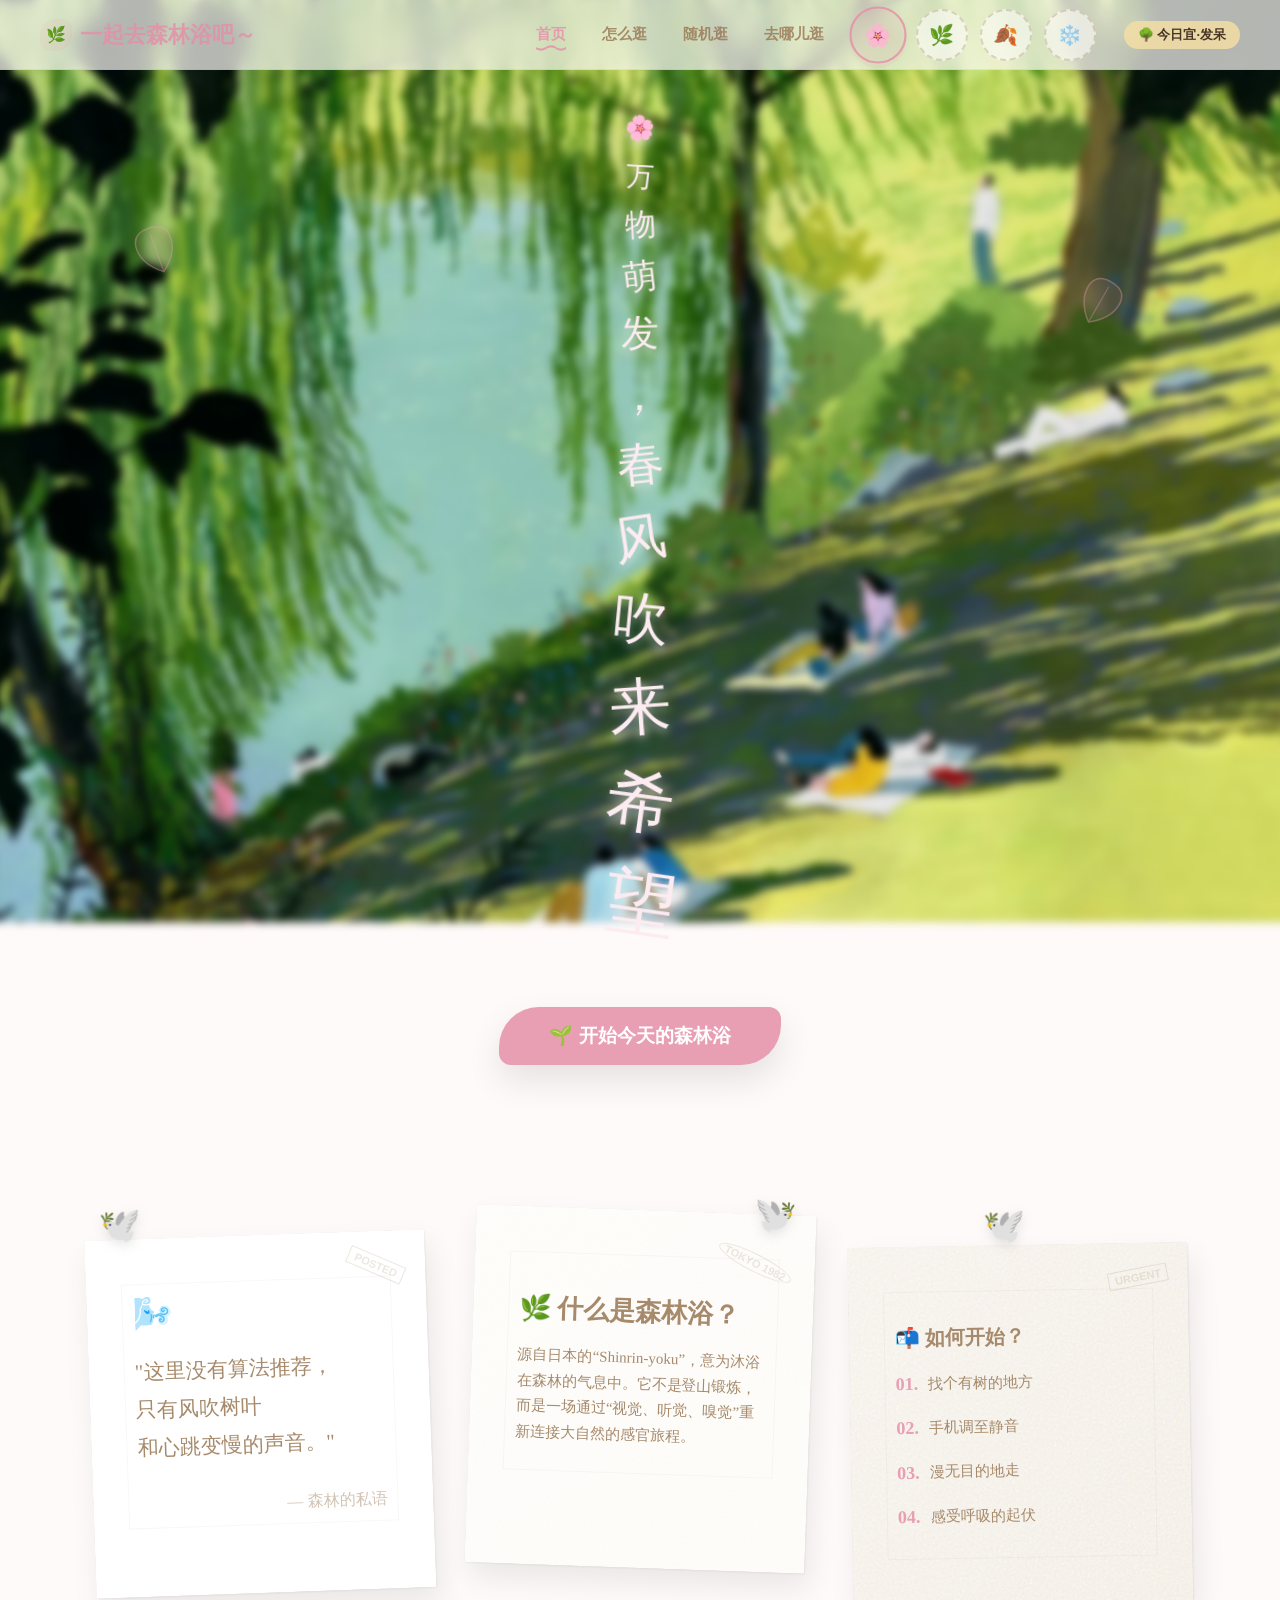
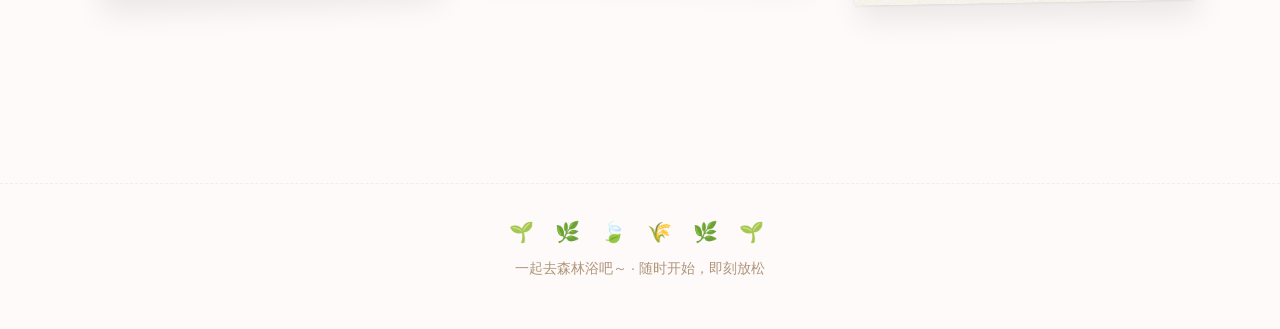
==== commit 1aa7e0e1: "2.0" ====
--- a/Forest-main/src/app/pages/Home.html
+++ b/Forest-main/src/app/pages/Home.html
@@ -8,73 +8,77 @@
   <link rel="stylesheet" href="../css/base.css">
   <link rel="stylesheet" href="../css/components.css">
   <link rel="stylesheet" href="../css/layout.css">
-  <link href="https://fonts.googleapis.com/css2?family=Gaegu&family=Nunito:wght@400;600&display=swap" rel="stylesheet">
-  <style>
-    /* === 核心增强样式 === */
+  <link href="https://gs.jurieo.com/gemini/fonts-googleapis/css2?family=Gaegu&family=Nunito:wght@400;600;700&display=swap" rel="stylesheet">
+  <link rel="stylesheet" href="https://cdnjs.cloudflare.com/ajax/libs/animate.css/4.1.1/animate.min.css"/>
+<style>    
+/* === 1. 全屏层级管理 (核心修改) === */
     
-    /* 1. 全屏贯穿背景 */
+    /* 最底层：原始背景图 */
     #hero-bg {
-      position: fixed; /* 固定背景，不随滚动条移动 */
+      position: fixed;
       top: 0;
       left: 0;
       width: 100vw;
       height: 100vh;
+      filter: contrast(1.2) brightness(0.9) blur(4px);
+      border-radius: 16px;
+      transform: scale(1.05);
       object-fit: cover;
-      z-index: -1;
+      z-index: -2; /* 设置为 -2 */
       transition: opacity 0.8s ease, object-position 0.8s ease;
     }
-
-    /* 2. 导航栏布局优化：让链接与标签靠近 */
-    .navbar-actions {
-      display: flex;
-      align-items: center;
-      gap: 28px; /* 调整跳转按钮与小标签的距离 */
-      margin-left: auto;
-    }
-
-    /* 3. 加粗波浪下划线 */
-    .nav-link {
-      position: relative;
-      text-decoration: none;
-      padding-bottom: 6px;
-      transition: color 0.3s ease;
-    }
-    .nav-link::after {
-      content: '';
-      position: absolute;
-      bottom: -6px;
+    .combined-overlay {
+      position: fixed;
+      top: 0;
       left: 0;
       width: 100%;
-      height: 8px;
-      background-color: var(--primary); /* 颜色随主题变化 */
-      -webkit-mask-image: url("data:image/svg+xml,%3Csvg xmlns='http://www.w3.org/2000/svg' viewBox='0 0 20 8'%3E%3Cpath d='M0,4 Q5,8 10,4 T20,4' fill='none' stroke='black' stroke-width='3' stroke-linecap='round'/%3E%3C/svg%3E");
-      mask-image: url("data:image/svg+xml,%3Csvg xmlns='http://www.w3.org/2000/svg' viewBox='0 0 20 8'%3E%3Cpath d='M0,4 Q5,8 10,4 T20,4' fill='none' stroke='black' stroke-width='3' stroke-linecap='round'/%3E%3C/svg%3E");
-      -webkit-mask-size: 18px 100%;
-      mask-size: 18px 100%;
-      transform: scaleX(0);
-      transform-origin: left;
-      transition: transform 0.35s cubic-bezier(0.4, 0, 0.2, 1);
-    }
-    .nav-link:hover::after, .nav-link.active::after {
-      transform: scaleX(1);
-    }
-    .nav-link.active {
-      color: var(--primary) !important;
-      font-weight: 700;
-    }
-
-    /* 4. 全局主题过渡 */
-    body {
-      transition: background-color 0.6s ease, color 0.6s ease;
-    }
-/* === 飞鸟信件增强版布局 === */
+      height: 100%;
+      background: radial-gradient(circle at center, 
+                    transparent 20%, 
+                    rgb(255, 255, 255) 70%,
+                    rgb(0, 0, 0) 100%);
+      /* 再叠一层 box-shadow 增加硬暗角 */
+      box-shadow: inset 0 0 120px rgba(0,0,0,0.5);
+      pointer-events: none;
+      z-index: -1;
+    }
+
+    /* === 2. 诗句缓缓浮入动画 === */
+    @keyframes lyricsFadeInUp {
+      from {
+        opacity: 0;
+        transform: translateY(30px) rotate(var(--rand-rotate, 0deg));
+        filter: blur(5px);
+      }
+      to {
+        opacity: 1;
+        transform: translateY(0) rotate(var(--rand-rotate, 0deg));
+        filter: blur(0);
+      }
+    }
+
+    #season-lyrics span {
+      display: inline-block;
+      opacity: 0;
+      animation: lyricsFadeInUp 1.8s cubic-bezier(0.22, 1, 0.36, 1) forwards;
+      text-shadow: 0 4px 10px rgba(255,255,255,0.5);
+    }
+
+    /* === 3. 季节特定的诗句配色 (浅色系) === */
+    .theme-spring #season-lyrics span { color: rgb(252, 235, 240); } 
+    .theme-summer #season-lyrics span { color: rgb(217, 253, 236); } 
+    .theme-autumn #season-lyrics span { color: rgb(154, 101, 22); } 
+    .theme-winter #season-lyrics span { color: rgba(66, 94, 117, 0.9); }  
+
+    /* === 4. 飞鸟信件布局 (保持原有) === */
     .letter-wall {
       display: flex;
       flex-wrap: wrap;
       justify-content: center;
-      align-items: flex-start;
       gap: 40px;
-      perspective: 1000px; /* 为错落感增加一点点透视 */
+      perspective: 1000px;
+      position: relative;
+      z-index: 1; /* 确保在遮罩层之上 */
     }
 
     .bird-letter {
@@ -85,8 +89,7 @@
       border-radius: 2px;
       transition: all 0.5s cubic-bezier(0.23, 1, 0.32, 1);
       
-      /* 核心：纸张纹理背景 */
-      /* 使用了一个极其微弱的 SVG 噪声纹理和渐变叠加 */
+      /* 核心：纸张纹理背景。使用微弱的 SVG 噪声纹理和渐变叠加 */
       background-image: 
         url("data:image/svg+xml,%3Csvg viewBox='0 0 200 200' xmlns='http://www.w3.org/2000/svg'%3E%3Cfilter id='noiseFilter'%3E%3CfeTurbulence type='fractalNoise' baseFrequency='0.65' numOctaves='3' stitchTiles='stitch'/%3E%3C/filter%3E%3Crect width='100%25' height='100%25' filter='url(%23noiseFilter)'/%3E%3C/svg%3E"),
         linear-gradient(135deg, rgba(255,255,255,0.2) 0%, rgba(0,0,0,0.05) 100%);
@@ -172,7 +175,6 @@
       display: flex;
       align-items: center;
       gap: 10px;
-      /* color: var(--foreground); */
     }
     .letter-list li span {
       font-family: var(--font-hand);
@@ -184,7 +186,7 @@
     .letter-footer {
       margin-top: 30px;
       text-align: right;
-      font-family: 'Gaegu', cursive;
+      font-family: var(--font-hand);
       opacity: 0.5;
     }
 
@@ -197,13 +199,12 @@
 </head>
 <body class="theme-spring"> <img id="hero-bg" src="" alt="季节背景" />
 
+  
 <nav class="navbar" style="background: rgba(253, 251, 247, 0.75); backdrop-filter: blur(10px);">
-  <!-- 左侧 Logo -->
   <a href="Home.html" class="navbar-logo">
     <span class="navbar-logo-icon">🌿</span>一起去森林浴吧～
   </a>
-  
-  <!-- 右侧操作区：导航链接 + 季节切换 + 标签 -->
+
   <div class="navbar-actions">
     <ul class="navbar-links">
       <li><a href="Home.html" class="nav-link active">首页</a></li>
@@ -212,7 +213,6 @@
       <li><a href="MapPage.html" class="nav-link">去哪儿逛</a></li>
     </ul>
 
-    <!-- 季节切换器（融入导航栏，保留原容器ID） -->
     <div class="navbar-season" title="轻轻拨动季节">
       <div class="season-toggle" id="season-toggle-container"></div>
     </div>
@@ -321,63 +321,65 @@
     const toggleContainer = document.getElementById('season-toggle-container');
 
     function renderSeason(idx) {
-      currentSeasonIdx = idx;
-      const season = SEASONS[idx];
-      
-      // 1. 背景平滑过渡
-      heroBg.style.opacity = 0;
-      setTimeout(() => {
-        heroBg.src = season.bg;
-        heroBg.style.objectPosition = season.pos || "center";
-        heroBg.style.opacity = 1;
-      }, 300);
-
-      // 2. 核心：竖排随机错落小诗
-      const text = season.icon + " " + season.hint;
-      const lyricsContainer = document.getElementById('season-lyrics');
-      lyricsContainer.innerHTML = ''; 
-
-      // 使用 [...text] 确保 Emoji 不乱码
-      [...text].forEach((char, i) => {
-        const span = document.createElement('span');
-        span.innerText = char;
-        span.style.display = 'inline-block';
-        span.style.fontFamily = "'Caveat', cursive";
-        span.style.color = 'var(--foreground)';
-        span.style.transition = 'all 1s cubic-bezier(0.34, 1.56, 0.64, 1)';
-        span.style.transitionDelay = `${i * 0.05}s`; 
-
-        // 字体明显变化：由小到大
-        const sizeGrowth = Math.pow(i, 1.4) * 1.5; 
-        const fontSize = 24 + sizeGrowth;
-        span.style.fontSize = `${fontSize}px`;
-
-        // 左右随机错落 (-40px 到 40px)
-        const randomX = (Math.random() - 0.5) * 90; 
-        const randomRotate = (Math.random() - 0.5) * 20;
-
-        span.style.transform = `translateX(${randomX}px) rotate(${randomRotate}deg)`;
-        
-        // 垂直间距：根据字号自动调整
-        span.style.margin = `${2 + i * 0.3}px 0`;
-
-        lyricsContainer.appendChild(span);
-      });
-
-      // 3. 切换主题类
-      document.body.classList.remove(...themeClasses);
-      document.body.classList.add(themeClasses[idx]);
-      
-      // 4. 渲染按钮
-      toggleContainer.innerHTML = SEASONS.map((s, i) => `
-        <button class="season-btn ${i === idx ? 'active' : ''}" onclick="renderSeason(${i})" style="cursor: pointer;">
-          <span style="font-size: 20px;">${s.icon}</span>
-        </button>
-      `).join('');
-    }
-
-    // 初始化
-    renderSeason(0);
+          currentSeasonIdx = idx;
+          const season = SEASONS[idx];
+
+          // 【新增】保存当前选择的主题到本地
+          localStorage.setItem('forest-theme', idx);
+
+          // 1. 背景平滑过渡
+          heroBg.style.opacity = 0;
+          setTimeout(() => {
+            heroBg.src = season.bg;
+            heroBg.style.objectPosition = season.pos || "center";
+            heroBg.style.opacity = 1;
+          }, 300);
+
+          // 2. 核心：竖排随机错落小诗 (加入缓缓浮入效果)
+          const text = season.icon + " " + season.hint;
+          const lyricsContainer = document.getElementById('season-lyrics');
+          lyricsContainer.innerHTML = ''; 
+
+          [...text].forEach((char, i) => {
+            const span = document.createElement('span');
+            span.innerText = char;
+            span.style.fontFamily = "'Caveat', cursive";
+            
+            // 字体由小到大
+            const sizeGrowth = Math.pow(i, 1.4) * 1.5; 
+            const fontSize = 24 + sizeGrowth;
+            span.style.fontSize = `${fontSize}px`;
+
+            // 随机错落位移与旋转角度
+            const randomX = (Math.random() - 0.5) * 100; 
+            const randomRotate = (Math.random() - 0.5) * 20;
+
+            // 仅保留 X 轴水平位移，旋转交给 CSS 动画完成
+            span.style.transform = `translateX(${randomX}px)`;
+            span.style.margin = `${4}px 0`;
+            
+            // 【新增】设置 CSS 变量供动画读取，并设置逐字延迟
+            span.style.setProperty('--rand-rotate', `${randomRotate}deg`);
+            span.style.animationDelay = `${i * 0.15}s`; 
+
+            lyricsContainer.appendChild(span);
+          });
+
+          // 3. 切换主题类 (触发 CSS 中的浅色系配色)
+          document.body.classList.remove(...themeClasses);
+          document.body.classList.add(themeClasses[idx]);
+
+          // 4. 渲染按钮
+          toggleContainer.innerHTML = SEASONS.map((s, i) => `
+            <button class="season-btn ${i === idx ? 'active' : ''}" onclick="renderSeason(${i})" style="cursor: pointer;">
+              <span style="font-size: 20px;">${s.icon}</span>
+            </button>
+          `).join('');
+        }
+
+        // 【修改】初始化时读取本地保存的主题，默认为 0 (春)
+        const savedTheme = localStorage.getItem('forest-theme') ? parseInt(localStorage.getItem('forest-theme')) : 0;
+        renderSeason(savedTheme);
   </script>
 </body>
 </html>
--- a/Forest-main/src/app/css/layout.css
+++ b/Forest-main/src/app/css/layout.css
@@ -80,10 +80,12 @@
   transition: color 0.2s ease;
   outline: none;
 }
+
 .nav-link.active {
   color: var(--fg) !important;
-  font-weight: 700;
-}
+  font-weight: 700; /* 恢复为普通链接的字重，避免宽度跳动 */
+}
+
 .nav-link:hover, .nav-link:focus-visible { color: var(--fg); }
 
 /* 波浪下划线 */
@@ -117,6 +119,12 @@
   padding: 4px;
   touch-action: manipulation;
   -webkit-tap-highlight-color: transparent; 
+}
+
+.navbar-actions {
+  display: flex;
+  align-items: center;
+  gap: 28px;
 }
 
 /* === PAGE HEADER & FOOTER === */
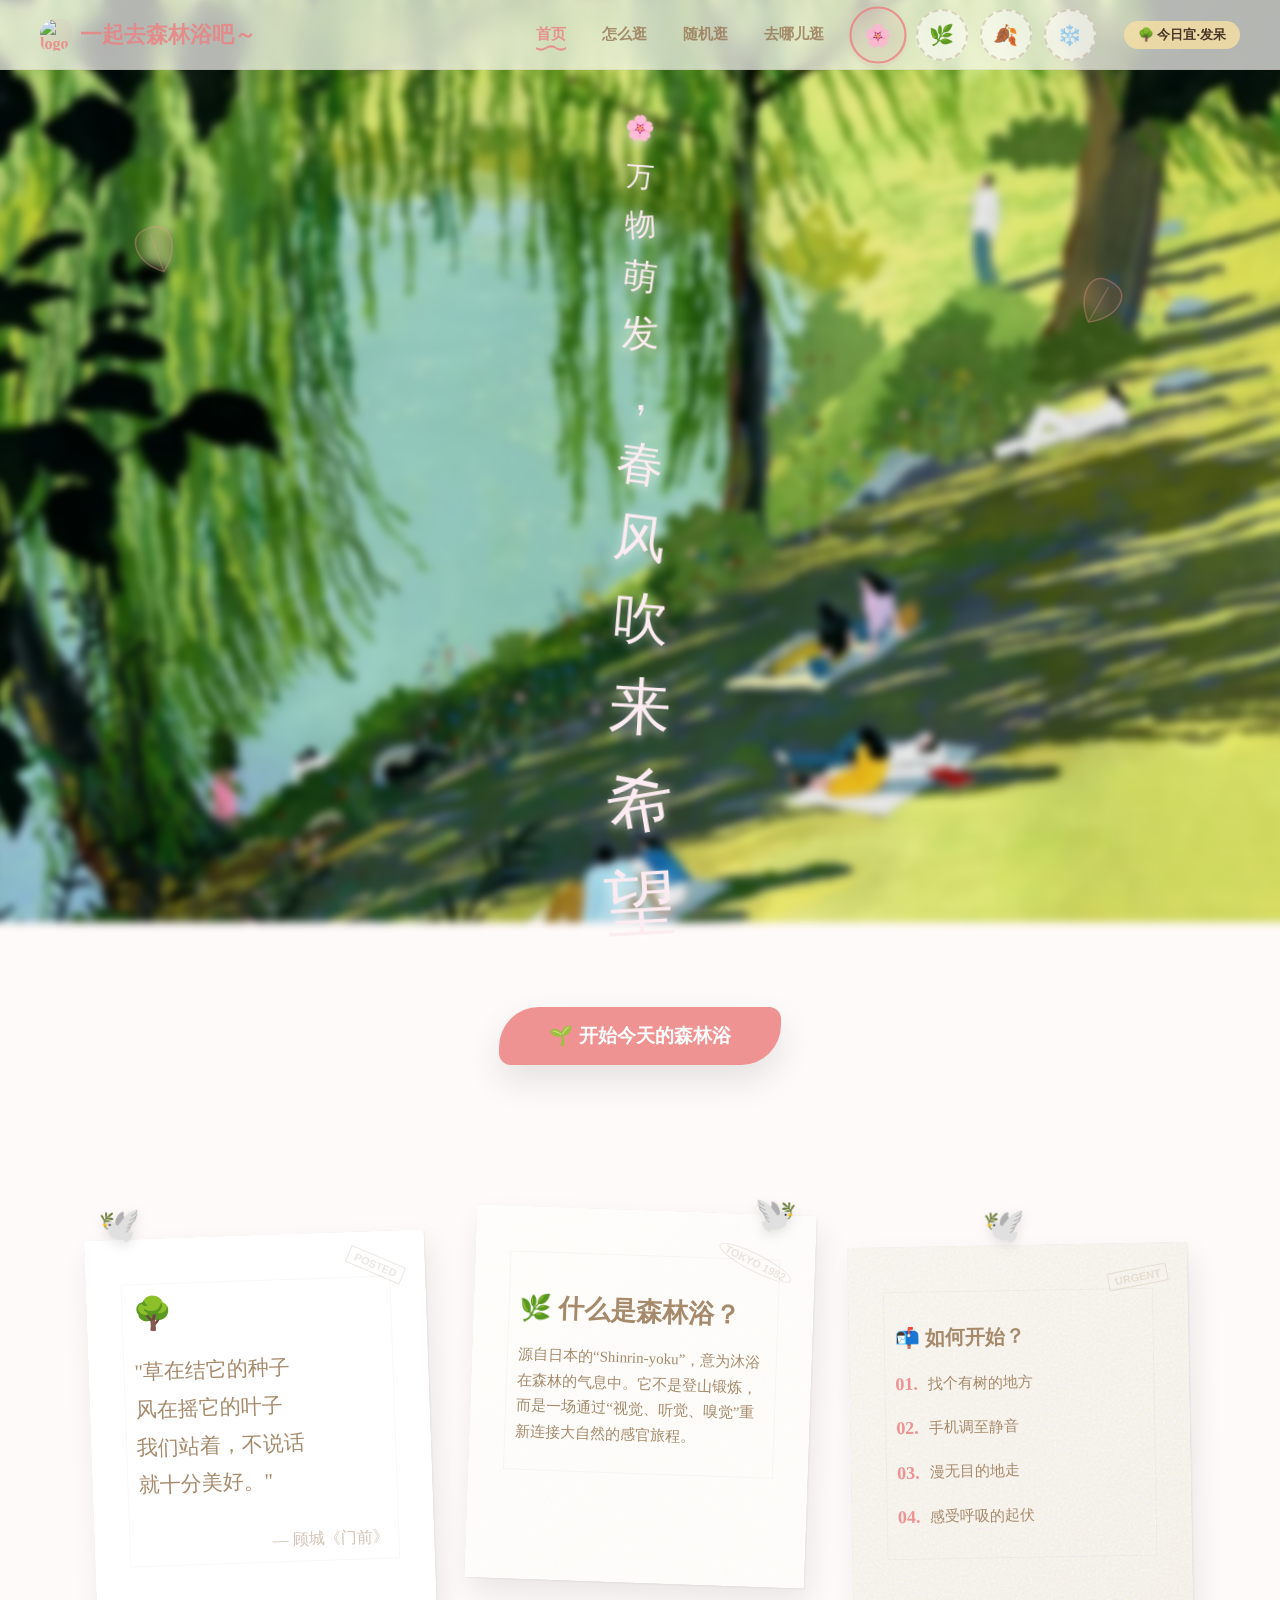
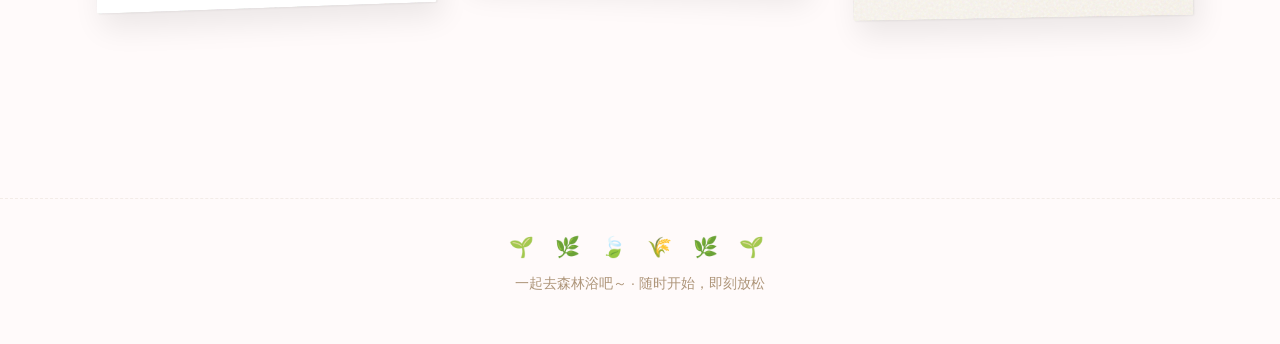
==== commit 587ec0c4: "3.0 Co-authored-by: Copilot <copilot@github.com>" ====
--- a/Forest-main/src/app/pages/Home.html
+++ b/Forest-main/src/app/pages/Home.html
@@ -10,6 +10,15 @@
   <link rel="stylesheet" href="../css/layout.css">
   <link href="https://gs.jurieo.com/gemini/fonts-googleapis/css2?family=Gaegu&family=Nunito:wght@400;600;700&display=swap" rel="stylesheet">
   <link rel="stylesheet" href="https://cdnjs.cloudflare.com/ajax/libs/animate.css/4.1.1/animate.min.css"/>
+  <script>
+    // 抢在页面渲染前，提前把主题 class 加到 html 或 body 上，彻底消除闪烁
+    (function() {
+      const themeClasses = ['theme-spring', 'theme-summer', 'theme-autumn', 'theme-winter'];
+      const savedThemeIdx = localStorage.getItem('forest-theme') ? parseInt(localStorage.getItem('forest-theme')) : 0;
+      // 直接把 class 塞给最外层的 <html> 节点
+      document.documentElement.className = themeClasses[savedThemeIdx];
+    })();
+  </script>
 <style>    
 /* === 1. 全屏层级管理 (核心修改) === */
     
@@ -202,7 +211,9 @@
   
 <nav class="navbar" style="background: rgba(253, 251, 247, 0.75); backdrop-filter: blur(10px);">
   <a href="Home.html" class="navbar-logo">
-    <span class="navbar-logo-icon">🌿</span>一起去森林浴吧～
+    <!-- 删掉🌿表情，换成自定义图片 -->
+    <img src="../imgs/logo1.png" class="navbar-logo-icon" alt="logo">
+    一起去森林浴吧～
   </a>
 
   <div class="navbar-actions">
@@ -256,13 +267,14 @@
           <div class="bird-icon">🕊️</div>
           <div class="post-stamp">POSTED</div>
           <div class="letter-inner">
-            <div style="font-size: 32px; margin-bottom: 15px;">🌬️</div>
+            <div style="font-size: 32px; margin-bottom: 15px;">🌳</div>
             <p class="text-caption-hand" style="line-height: 1.8; font-size: 21px;">
-              "这里没有算法推荐，<br>
-              只有风吹树叶<br>
-              和心跳变慢的声音。"
+              "草在结它的种子<br>
+              风在摇它的叶子<br>
+              我们站着，不说话<br>
+              就十分美好。"
             </p>
-            <div class="letter-footer">— 森林的私语</div>
+            <div class="letter-footer">— 顾城《门前》</div>
           </div>
         </div>
 
--- a/Forest-main/src/app/css/themes.css
+++ b/Forest-main/src/app/css/themes.css
@@ -25,12 +25,12 @@
   --background: #fffafa; /* 极淡的樱花白 */
   --foreground: #4a3b3f; /* 柔和深褐色 */
   
-  --primary: #e89eb3; /* 樱花粉 */
+  --primary: #ee9292; /* 樱花粉 */
   --primary-foreground: #ffffff;
   
   /* 为了兼容旧代码中的 --fg 和 --bg 变量，建立映射 */
   --fg: var(--primary);
-  --fg-dark: #d4183d;
+  --fg-dark: #bc6060;
   --fg-light: rgba(232, 158, 179, 0.12);
   --bg: var(--background);
 }
--- a/Forest-main/src/app/css/base.css
+++ b/Forest-main/src/app/css/base.css
@@ -13,6 +13,33 @@
   color: var(--soil);
   margin: 0;
   padding: 0;
+}
+/* ============================================
+   页面无损淡入特效 (利用幕布原理，不破坏 fixed 布局)
+   ============================================ */
+body::after {
+  content: "";
+  position: fixed;
+  top: 0;
+  left: 0;
+  width: 100vw;
+  height: 100vh;
+  background: var(--bg); /* 自动读取当前主题的背景色 */
+  z-index: 999999;       /* 盖住所有元素 */
+  pointer-events: none;  /* 关键：让鼠标穿透，绝对不影响点击 */
+  animation: curtain-fade-out 0.7s cubic-bezier(0.22, 1, 0.36, 1) forwards;
+}
+
+@keyframes curtain-fade-out {
+  0% { 
+    opacity: 1; 
+    backdrop-filter: blur(10px); /* 刚加载时自带一点模糊感 */
+  }
+  100% { 
+    opacity: 0; 
+    backdrop-filter: blur(0);
+    visibility: hidden; /* 动画结束后彻底隐藏，释放性能 */
+  }
 }
 
 /* === 基础元素 === */
@@ -72,4 +99,123 @@
 
 /* 颜色辅助类 */
 .text-green { color: var(--fg); }
-.text-soil { color: var(--soil); }+.text-soil { color: var(--soil); }
+
+/* ============================================
+   鼠标跟随粒子动画特效
+   ============================================ */
+@keyframes particle-drift {
+  0% { 
+    /* 初始状态：鼠标中心，稍微缩小 */
+    transform: translate(-50%, -50%) rotate(0deg) scale(0.5); 
+    opacity: 0.8; 
+  }
+  100% { 
+    /* 结束状态：向四周随机飘散、下落、旋转，并放大渐隐 */
+    transform: translate(var(--tx), var(--ty)) rotate(var(--rot)) scale(1.2); 
+    opacity: 0; 
+  }
+}
+
+.mouse-particle {
+  position: fixed;
+  pointer-events: none; /* 关键：让鼠标穿透，绝对不能阻挡页面上的点击操作 */
+  z-index: 9999;        /* 保证飘在所有元素的最顶层 */
+  animation: particle-drift 1.2s cubic-bezier(0.25, 0.46, 0.45, 0.94) forwards;
+  will-change: transform, opacity; /* 开启硬件加速，让动画更流畅，不卡顿 */
+  text-shadow: 0 4px 8px rgba(0,0,0,0.15); /* 增加一点光影立体感 */
+}
+
+@keyframes page-fade-in {
+  0% { 
+    opacity: 0; 
+    filter: blur(4px); /* 刚进来时微微模糊，更有沉浸感 */
+  }
+  100% { 
+    opacity: 1; 
+    filter: blur(0); 
+  }
+}
+
+/* ============================================
+   回到顶部按钮 (毛玻璃治愈风格)
+   ============================================ */
+.back-to-top {
+  position: fixed;
+  right: 30px;
+  bottom: 30px;
+  width: 50px;
+  height: 50px;
+  background: rgba(30, 30, 30, 0.5); /* 暗色半透明 */
+  backdrop-filter: blur(12px);
+  -webkit-backdrop-filter: blur(12px);
+  border: 1px solid rgba(255, 255, 255, 0.15);
+  border-radius: 50%;
+  color: #fff;
+  display: flex;
+  align-items: center;
+  justify-content: center;
+  font-size: 24px;
+  cursor: pointer;
+  z-index: 1000;
+  
+  /* 初始隐藏状态 */
+  opacity: 0;
+  visibility: hidden;
+  transform: translateY(20px);
+  transition: all 0.5s cubic-bezier(0.22, 1, 0.36, 1);
+  box-shadow: 0 8px 24px rgba(0, 0, 0, 0.15);
+}
+
+/* ============================================
+   回到顶部按钮 (主题色绑定版)
+   ============================================ */
+.back-to-top {
+  position: fixed;
+  right: 30px;
+  bottom: 30px;
+  width: 50px;
+  height: 50px;
+  
+  /* 核心：绑定主题变量 */
+  background: var(--fg);           /* 使用当前季节的主题色 */
+  color: var(--bg);                /* 图标颜色使用背景色，形成反差 */
+  border: 2px solid var(--bg);     /* 边框使用背景色，增加层次感 */
+  
+  /* 保持毛玻璃效果（可选，去掉 background 的 rgba 即可） */
+  backdrop-filter: blur(8px);
+  -webkit-backdrop-filter: blur(8px);
+  
+  border-radius: 50%;
+  display: flex;
+  align-items: center;
+  justify-content: center;
+  font-size: 24px;
+  cursor: pointer;
+  z-index: 1000;
+  
+  /* 动画状态 */
+  opacity: 0;
+  visibility: hidden;
+  transform: translateY(20px);
+  transition: all 0.4s cubic-bezier(0.22, 1, 0.36, 1);
+  box-shadow: 0 8px 20px var(--soil-faint); /* 阴影也使用主题变量 */
+}
+
+/* 显示状态 */
+.back-to-top.show {
+  opacity: 1;
+  visibility: visible;
+  transform: translateY(0);
+}
+
+.back-to-top:hover {
+  /* 悬浮时通过滤镜微调亮度，无需手动写死颜色 */
+  filter: brightness(1.1); 
+  transform: scale(1.1) translateY(-5px);
+  box-shadow: 0 12px 28px var(--soil-faint);
+}
+
+.back-to-top span {
+  transform: translateY(-1px);
+}
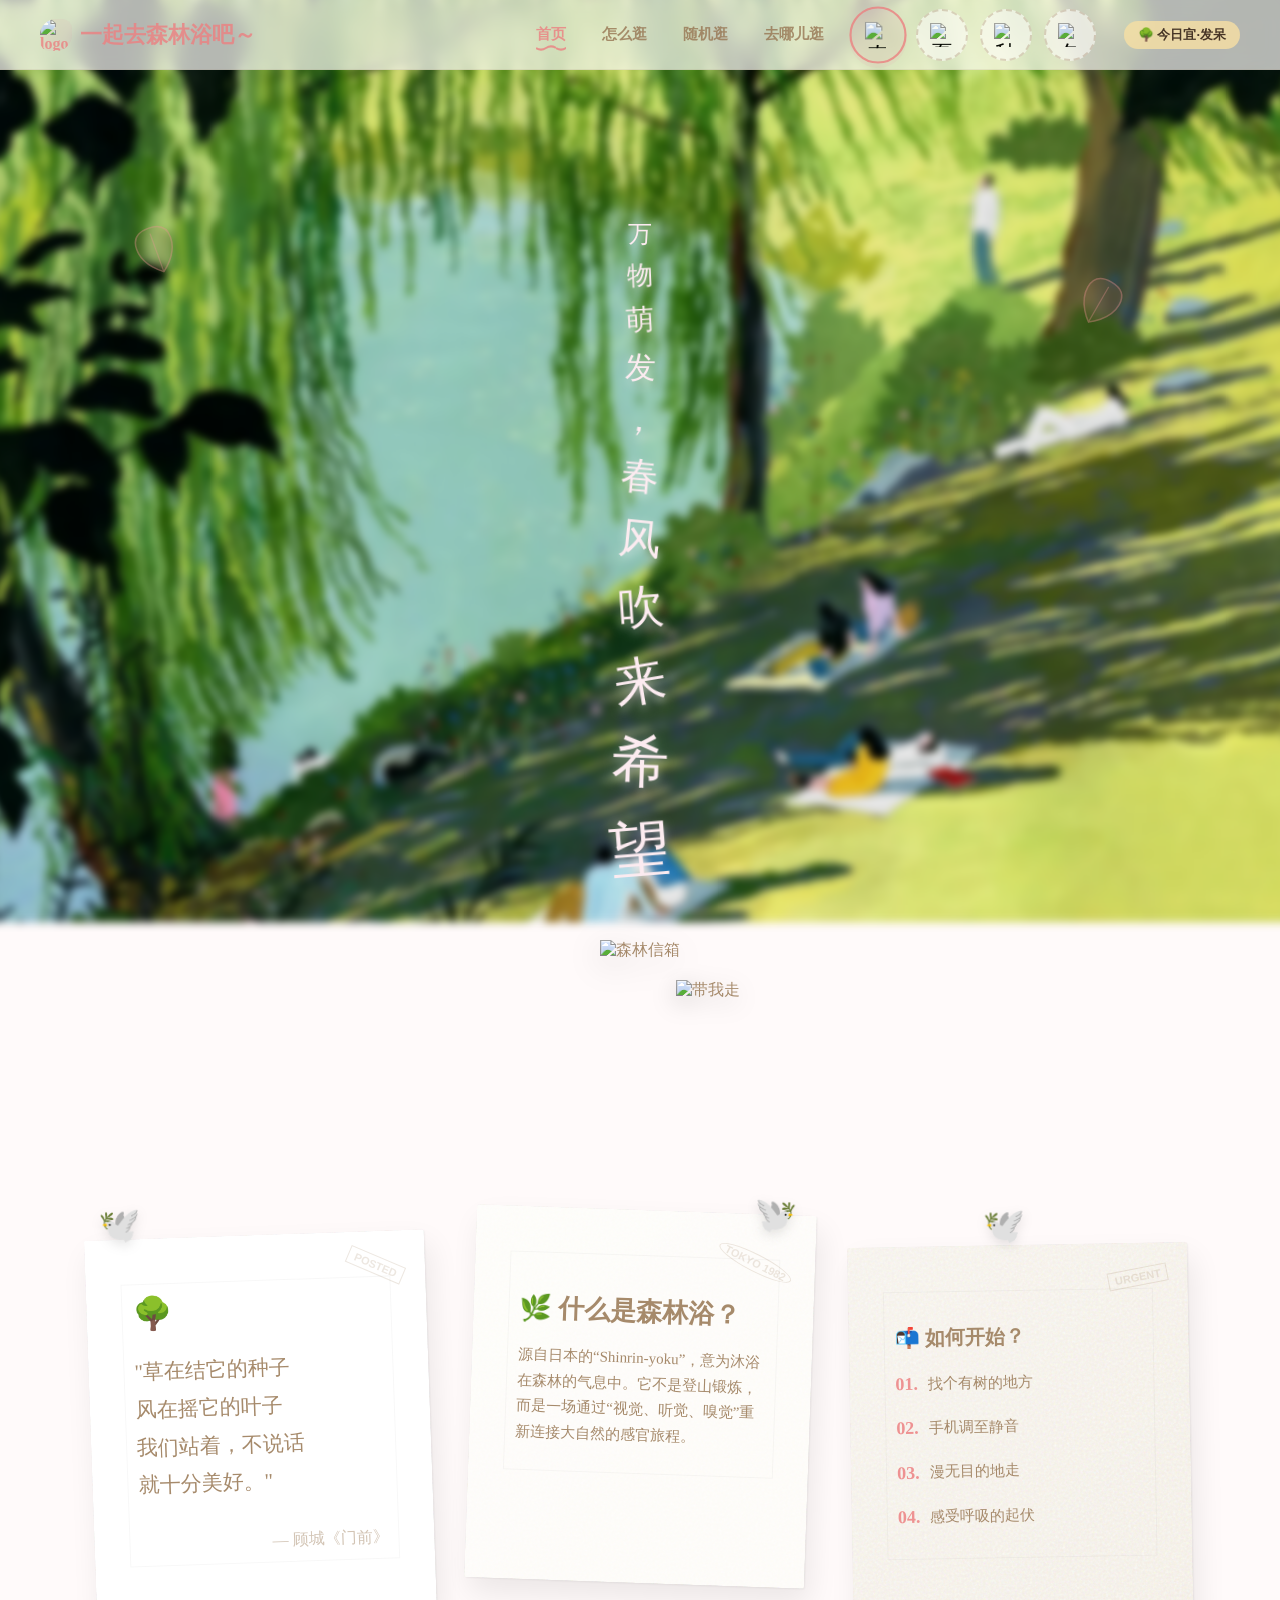
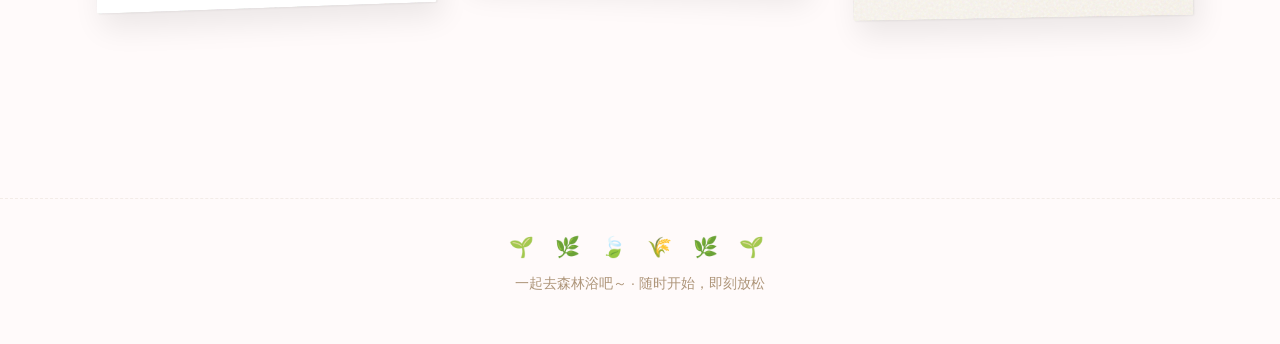
==== commit e478547e: "4.0" ====
--- a/Forest-main/src/app/pages/Home.html
+++ b/Forest-main/src/app/pages/Home.html
@@ -19,9 +19,8 @@
       document.documentElement.className = themeClasses[savedThemeIdx];
     })();
   </script>
-<style>    
-/* === 1. 全屏层级管理 (核心修改) === */
-    
+  <style>    
+    /* === 1. 全屏层级管理 (核心修改) === */
     /* 最底层：原始背景图 */
     #hero-bg {
       position: fixed;
@@ -33,7 +32,7 @@
       border-radius: 16px;
       transform: scale(1.05);
       object-fit: cover;
-      z-index: -2; /* 设置为 -2 */
+      z-index: -2; 
       transition: opacity 0.8s ease, object-position 0.8s ease;
     }
     .combined-overlay {
@@ -79,7 +78,7 @@
     .theme-autumn #season-lyrics span { color: rgb(154, 101, 22); } 
     .theme-winter #season-lyrics span { color: rgba(66, 94, 117, 0.9); }  
 
-    /* === 4. 飞鸟信件布局 (保持原有) === */
+    /* === 4. 飞鸟信件布局 === */
     .letter-wall {
       display: flex;
       flex-wrap: wrap;
@@ -87,7 +86,7 @@
       gap: 40px;
       perspective: 1000px;
       position: relative;
-      z-index: 1; /* 确保在遮罩层之上 */
+      z-index: 1; 
     }
 
     .bird-letter {
@@ -98,7 +97,6 @@
       border-radius: 2px;
       transition: all 0.5s cubic-bezier(0.23, 1, 0.32, 1);
       
-      /* 核心：纸张纹理背景。使用微弱的 SVG 噪声纹理和渐变叠加 */
       background-image: 
         url("data:image/svg+xml,%3Csvg viewBox='0 0 200 200' xmlns='http://www.w3.org/2000/svg'%3E%3Cfilter id='noiseFilter'%3E%3CfeTurbulence type='fractalNoise' baseFrequency='0.65' numOctaves='3' stitchTiles='stitch'/%3E%3C/filter%3E%3Crect width='100%25' height='100%25' filter='url(%23noiseFilter)'/%3E%3C/svg%3E"),
         linear-gradient(135deg, rgba(255,255,255,0.2) 0%, rgba(0,0,0,0.05) 100%);
@@ -109,24 +107,18 @@
         5px 15px 30px rgba(0,0,0,0.08);
     }
 
-    /* 三种深浅不同的信纸区分 */
-    /* 1. 浅色 (Fresh Paper) */
     .letter-fresh {
       background-color: #ffffff;
       transform: rotate(-2deg) translateY(10px);
       z-index: 3;
     }
-
-    /* 2. 中性色 (Natural Paper) */
     .letter-natural {
-      background-color: #fdfbf7; /* 淡淡的象牙色 */
+      background-color: #fdfbf7; 
       transform: rotate(2deg) translateY(-15px);
       z-index: 2;
     }
-
-    /* 3. 深色/复古色 (Vintage Paper) */
     .letter-vintage {
-      background-color: #f2ede4; /* 类似牛皮纸/旧信件色 */
+      background-color: #f2ede4; 
       transform: rotate(-1deg) translateY(20px);
       z-index: 1;
     }
@@ -137,10 +129,9 @@
       z-index: 10;
     }
 
-    /* 内部修饰 */
     .letter-inner {
       position: relative;
-      border: 1px solid rgba(0,0,0,0.03); /* 模拟信纸压痕 */
+      border: 1px solid rgba(0,0,0,0.03); 
       padding: 10px;
       min-height: 200px;
     }
@@ -174,10 +165,7 @@
       text-transform: uppercase;
     }
 
-    .letter-list {
-      list-style: none;
-      padding: 0;
-    }
+    .letter-list { list-style: none; padding: 0; }
     .letter-list li {
       font-family: var(--font-hand);
       margin-bottom: 12px;
@@ -199,67 +187,105 @@
       opacity: 0.5;
     }
 
+    /* ==========================================
+       🌟 信箱与信件插画交互样式
+       ========================================== */
+    @keyframes floatLetter {
+      0% { transform: translateY(0) rotate(5deg); }
+      50% { transform: translateY(-12px) rotate(-2deg); }
+      100% { transform: translateY(0) rotate(5deg); }
+    }
+
+    .illustration-group {
+      position: relative;
+      display: inline-block;
+      margin-top: 20px;
+    }
+
+    .mailbox-img {
+      width: 250px; 
+      height: auto;
+      position: relative;
+      z-index: 2;
+      filter: drop-shadow(0 8px 16px rgba(0,0,0,0.15));
+      pointer-events: none; 
+    }
+
+    .letter-wrapper {
+      position: absolute;
+      right: -60px; 
+      top: 40px;    
+      z-index: 3;
+      animation: floatLetter 3.5s ease-in-out infinite;
+    }
+
+    .letter-img {
+      width: 110px; 
+      height: auto;
+      cursor: pointer;
+      transition: all 0.3s cubic-bezier(0.22, 1, 0.36, 1);
+      filter: drop-shadow(0 6px 12px rgba(0,0,0,0.2));
+    }
+
+    .letter-img:hover {
+      transform: scale(1.15) rotate(-3deg);
+      filter: drop-shadow(0 12px 24px rgba(0,0,0,0.3));
+    }
+
     /* 响应式调整 */
     @media (max-width: 768px) {
       .letter-wall { gap: 60px; }
       .bird-letter { transform: rotate(0) !important; margin-bottom: 20px; }
+      .illustration-group { transform: scale(0.85); }
     }
   </style>
 </head>
-<body class="theme-spring"> <img id="hero-bg" src="" alt="季节背景" />
-
-  
-<nav class="navbar" style="background: rgba(253, 251, 247, 0.75); backdrop-filter: blur(10px);">
-  <a href="Home.html" class="navbar-logo">
-    <!-- 删掉🌿表情，换成自定义图片 -->
-    <img src="../imgs/logo1.png" class="navbar-logo-icon" alt="logo">
-    一起去森林浴吧～
-  </a>
-
-  <div class="navbar-actions">
-    <ul class="navbar-links">
-      <li><a href="Home.html" class="nav-link active">首页</a></li>
-      <li><a href="Guide.html" class="nav-link">怎么逛</a></li>
-      <li><a href="Random.html" class="nav-link">随机逛</a></li>
-      <li><a href="MapPage.html" class="nav-link">去哪儿逛</a></li>
-    </ul>
-
-    <div class="navbar-season" title="轻轻拨动季节">
-      <div class="season-toggle" id="season-toggle-container"></div>
+<body class="theme-spring"> 
+  <img id="hero-bg" src="" alt="季节背景" />
+
+  <nav class="navbar" style="background: rgba(253, 251, 247, 0.75); backdrop-filter: blur(10px);">
+    <a href="Home.html" class="navbar-logo">
+      <img src="../imgs/logo1.png" class="navbar-logo-icon" alt="logo">
+      一起去森林浴吧～
+    </a>
+
+    <div class="navbar-actions">
+      <ul class="navbar-links">
+        <li><a href="Home.html" class="nav-link active">首页</a></li>
+        <li><a href="Guide.html" class="nav-link">怎么逛</a></li>
+        <li><a href="Random.html" class="nav-link">随机逛</a></li>
+        <li><a href="MapPage.html" class="nav-link">去哪儿逛</a></li>
+      </ul>
+
+      <div class="navbar-season" title="轻轻拨动季节">
+        <div class="season-toggle" id="season-toggle-container"></div>
+      </div>
+
+      <div class="navbar-tag">🌳 今日宜·发呆</div>
     </div>
-
-    <div class="navbar-tag">🌳 今日宜·发呆</div>
-  </div>
-</nav>
-
-
-<!-- 第一节：首页诗句 + 按钮，避免与固定导航重叠 -->
-<section style="position: relative; min-height: 115vh;max-height: 120; display: flex; flex-direction: column; align-items: center; justify-content: center; padding: 100px 0 80px; margin: 0; box-sizing: border-box;">
-  <!-- 为固定导航预留空间：padding-top: 100px (70px导航高度 + 30px留白) -->
-  
-  <div class="hero-overlay" style="background: none; width: 100%; max-width: 1200px; margin: 0 auto; display: flex; flex-direction: column; align-items: center;">
+  </nav>
+
+  <section style="position: relative; min-height: 115vh; max-height: 120; display: flex; flex-direction: column; align-items: center; justify-content: center; padding: 100px 0 80px; margin: 0; box-sizing: border-box;">
     
-    <!-- SVG 装饰（绝对定位但置于底层，不干扰交互） -->
-    <div id="svg-decorations" style="position: absolute; top: 0; left: 0; width: 100%; height: 100%; pointer-events: none; z-index: 0;"></div>
-
-    <!-- 诗句区域（相对定位，在装饰层之上） -->
-    <div id="season-lyrics" style="position: relative; z-index: 1; display: flex; flex-direction: column; align-items: center; justify-content: center; pointer-events: none; margin-bottom: 48px;">
-      <!-- 诗句内容由 JavaScript 动态渲染 -->
+    <div class="hero-overlay" style="background: none; width: 100%; max-width: 1200px; margin: 0 auto; display: flex; flex-direction: column; align-items: center;">
+      
+      <div id="svg-decorations" style="position: absolute; top: 0; left: 0; width: 100%; height: 100%; pointer-events: none; z-index: 0;"></div>
+
+      <div id="season-lyrics" style="position: relative; z-index: 1; display: flex; flex-direction: column; align-items: center; justify-content: center; pointer-events: none; margin-bottom: 24px;">
+        </div>
+
+      <div class="illustration-group">
+        <img src="../imgs/邮箱.png" alt="森林信箱" class="mailbox-img">
+        
+        <div class="letter-wrapper">
+          <img src="../imgs/信纸.png" alt="带我走" class="letter-img" onclick="window.location.href='Guide.html'" title="点击开启森林浴">
+        </div>
+      </div>
+
     </div>
-
-    <!-- 按钮区域 -->
-    <div style="position: relative; z-index: 1; text-align: center;">
-      <button class="btn-primary" 
-              style="padding: 16px 50px; font-size: 19px; box-shadow: 0 15px 35px rgba(0,0,0,0.1);" 
-              onclick="window.location.href='Guide.html'">
-        🌱 开始今天的森林浴
-      </button>
-    </div>
-
-  </div>
-</section>
-
-<section class="glass-section-transition" style="padding: 120px 0; position: relative;">
+  </section>
+
+  <section class="glass-section-transition" style="padding: 120px 0; position: relative;">
     <div class="page-container">
       <div class="letter-wall">
         
@@ -329,69 +355,63 @@
 
     const themeClasses = ['theme-spring', 'theme-summer', 'theme-autumn', 'theme-winter'];
     const heroBg = document.getElementById('hero-bg');
-    const lyricsContainer = document.getElementById('season-lyrics'); // 获取新容器
+    const lyricsContainer = document.getElementById('season-lyrics'); 
     const toggleContainer = document.getElementById('season-toggle-container');
 
     function renderSeason(idx) {
-          currentSeasonIdx = idx;
-          const season = SEASONS[idx];
-
-          // 【新增】保存当前选择的主题到本地
-          localStorage.setItem('forest-theme', idx);
-
-          // 1. 背景平滑过渡
-          heroBg.style.opacity = 0;
-          setTimeout(() => {
-            heroBg.src = season.bg;
-            heroBg.style.objectPosition = season.pos || "center";
-            heroBg.style.opacity = 1;
-          }, 300);
-
-          // 2. 核心：竖排随机错落小诗 (加入缓缓浮入效果)
-          const text = season.icon + " " + season.hint;
-          const lyricsContainer = document.getElementById('season-lyrics');
-          lyricsContainer.innerHTML = ''; 
-
-          [...text].forEach((char, i) => {
-            const span = document.createElement('span');
-            span.innerText = char;
-            span.style.fontFamily = "'Caveat', cursive";
-            
-            // 字体由小到大
-            const sizeGrowth = Math.pow(i, 1.4) * 1.5; 
-            const fontSize = 24 + sizeGrowth;
-            span.style.fontSize = `${fontSize}px`;
-
-            // 随机错落位移与旋转角度
-            const randomX = (Math.random() - 0.5) * 100; 
-            const randomRotate = (Math.random() - 0.5) * 20;
-
-            // 仅保留 X 轴水平位移，旋转交给 CSS 动画完成
-            span.style.transform = `translateX(${randomX}px)`;
-            span.style.margin = `${4}px 0`;
-            
-            // 【新增】设置 CSS 变量供动画读取，并设置逐字延迟
-            span.style.setProperty('--rand-rotate', `${randomRotate}deg`);
-            span.style.animationDelay = `${i * 0.15}s`; 
-
-            lyricsContainer.appendChild(span);
-          });
-
-          // 3. 切换主题类 (触发 CSS 中的浅色系配色)
-          document.body.classList.remove(...themeClasses);
-          document.body.classList.add(themeClasses[idx]);
-
-          // 4. 渲染按钮
-          toggleContainer.innerHTML = SEASONS.map((s, i) => `
-            <button class="season-btn ${i === idx ? 'active' : ''}" onclick="renderSeason(${i})" style="cursor: pointer;">
-              <span style="font-size: 20px;">${s.icon}</span>
-            </button>
-          `).join('');
-        }
-
-        // 【修改】初始化时读取本地保存的主题，默认为 0 (春)
-        const savedTheme = localStorage.getItem('forest-theme') ? parseInt(localStorage.getItem('forest-theme')) : 0;
-        renderSeason(savedTheme);
+      currentSeasonIdx = idx;
+      const season = SEASONS[idx];
+
+      localStorage.setItem('forest-theme', idx);
+
+      // 背景平滑过渡
+      heroBg.style.opacity = 0;
+      setTimeout(() => {
+        heroBg.src = season.bg;
+        heroBg.style.objectPosition = season.pos || "center";
+        heroBg.style.opacity = 1;
+      }, 300);
+
+      // 竖排随机错落小诗
+      // 【修复】：去掉了 icon 的拼接，防止页面印出图片路径代码
+      const text = season.hint;
+      lyricsContainer.innerHTML = ''; 
+
+      [...text].forEach((char, i) => {
+        const span = document.createElement('span');
+        span.innerText = char;
+        span.style.fontFamily = "'Caveat', cursive";
+        
+        const sizeGrowth = Math.pow(i, 1.4) * 1.5; 
+        const fontSize = 24 + sizeGrowth;
+        span.style.fontSize = `${fontSize}px`;
+
+        const randomX = (Math.random() - 0.5) * 100; 
+        const randomRotate = (Math.random() - 0.5) * 20;
+
+        span.style.transform = `translateX(${randomX}px)`;
+        span.style.margin = `${4}px 0`;
+        
+        span.style.setProperty('--rand-rotate', `${randomRotate}deg`);
+        span.style.animationDelay = `${i * 0.15}s`; 
+
+        lyricsContainer.appendChild(span);
+      });
+
+      // 切换主题类
+      document.body.classList.remove(...themeClasses);
+      document.body.classList.add(themeClasses[idx]);
+
+      // 渲染季节按钮 (使用图片 icon)
+      toggleContainer.innerHTML = SEASONS.map((s, i) => `
+        <button class="season-btn ${i === idx ? 'active' : ''}" onclick="renderSeason(${i})" style="cursor: pointer;">
+          <img src="${s.icon}" alt="${s.label}" style="width: 24px; height: 24px; object-fit: contain;">
+        </button>
+      `).join('');
+    }
+
+    const savedTheme = localStorage.getItem('forest-theme') ? parseInt(localStorage.getItem('forest-theme')) : 0;
+    renderSeason(savedTheme);
   </script>
 </body>
 </html>
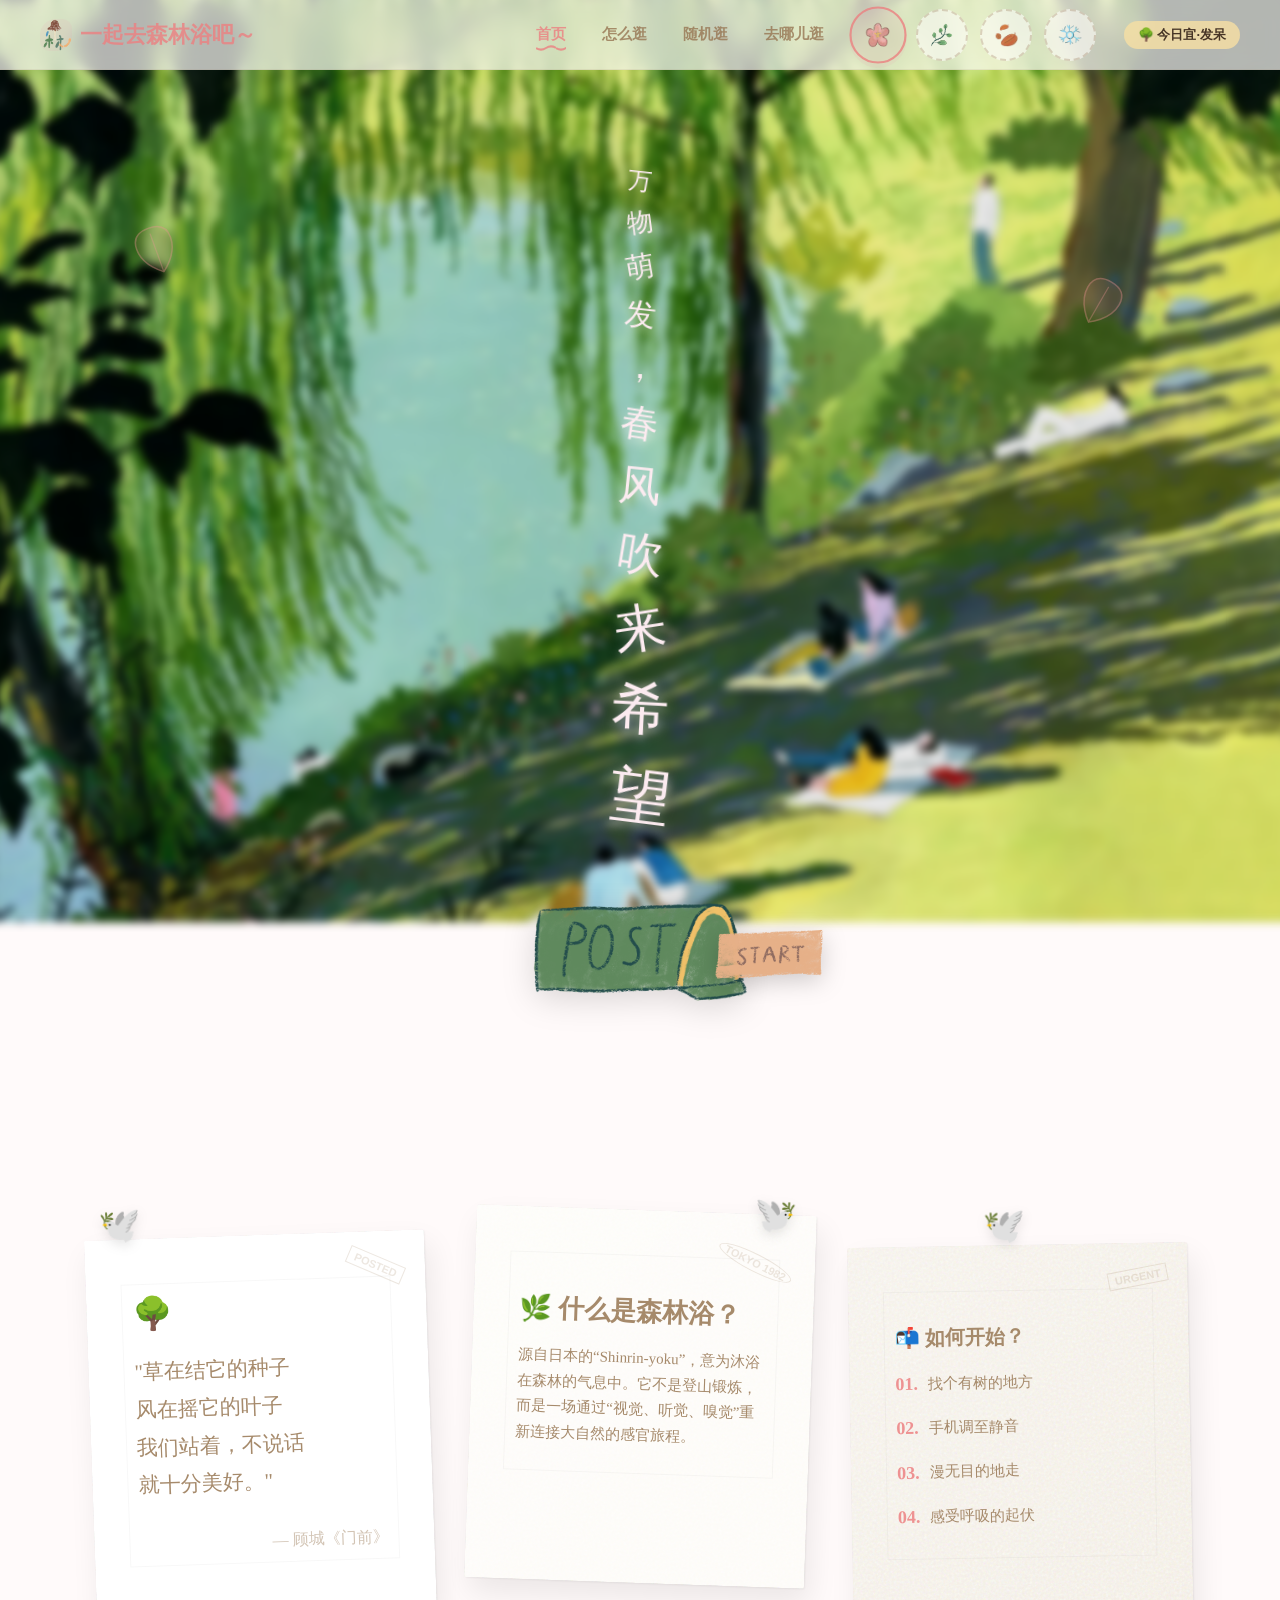
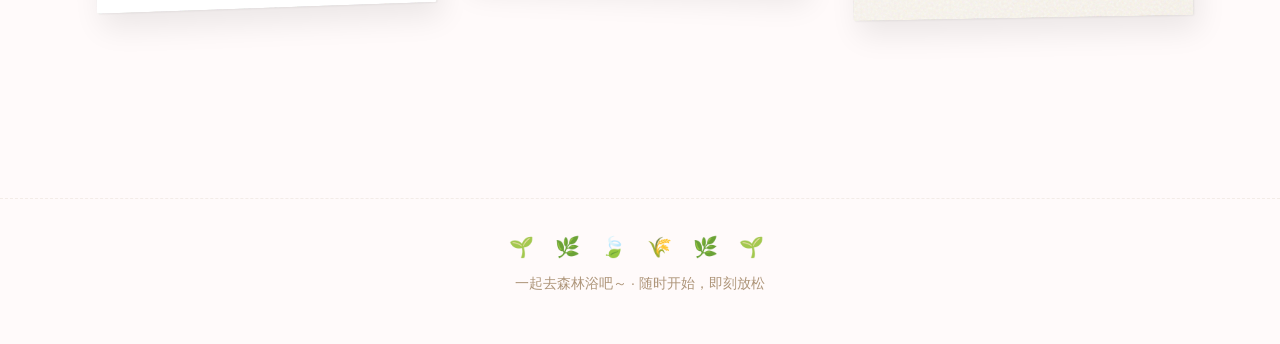
==== commit 4969ef25: "手机端适配" ====
--- a/Forest-main/src/app/pages/Home.html
+++ b/Forest-main/src/app/pages/Home.html
@@ -262,6 +262,9 @@
       </div>
 
       <div class="navbar-tag">🌳 今日宜·发呆</div>
+      <button class="navbar-mobile-btn" onclick="toggleMobileMenu()">
+      <svg width="24" height="24" viewBox="0 0 24 24" fill="none" stroke="currentColor" stroke-width="2" stroke-linecap="round" stroke-linejoin="round"><line x1="3" y1="12" x2="21" y2="12"></line><line x1="3" y1="6" x2="21" y2="6"></line><line x1="3" y1="18" x2="21" y2="18"></line></svg>
+    </button>
     </div>
   </nav>
 
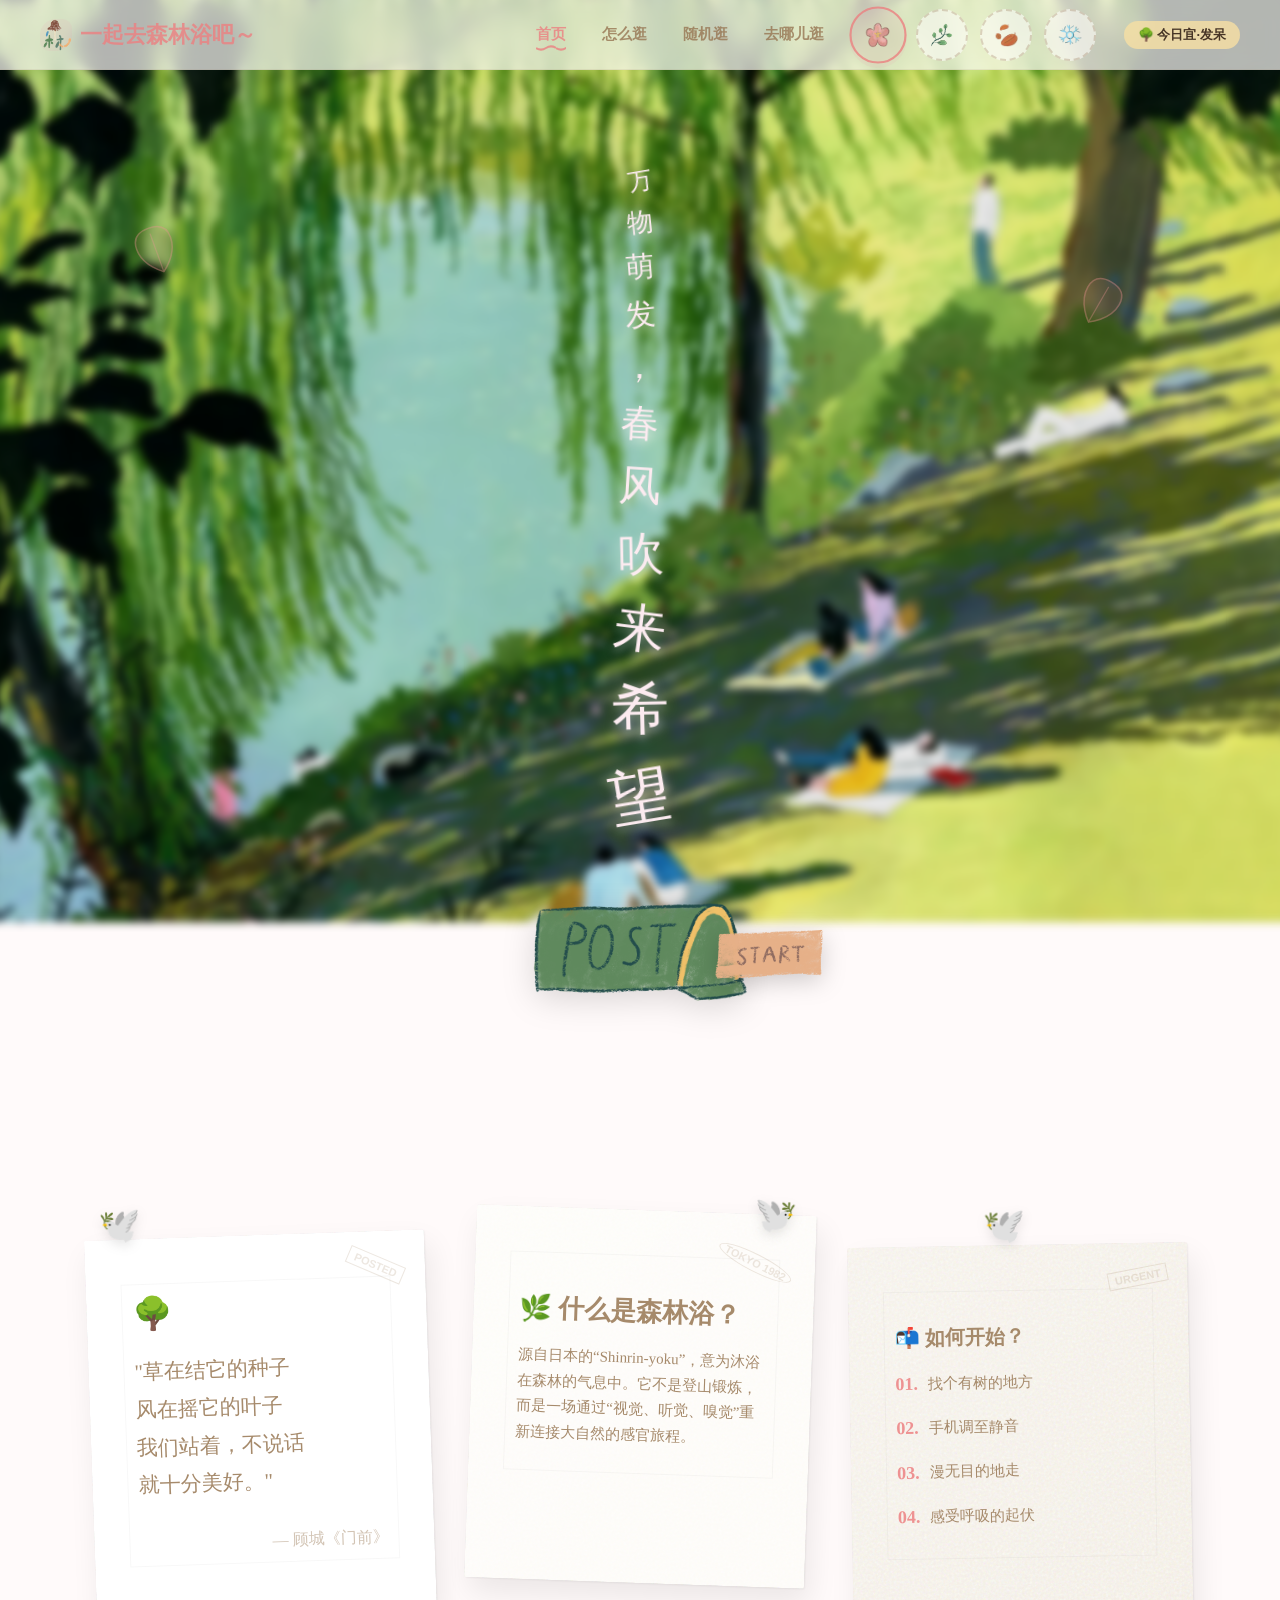
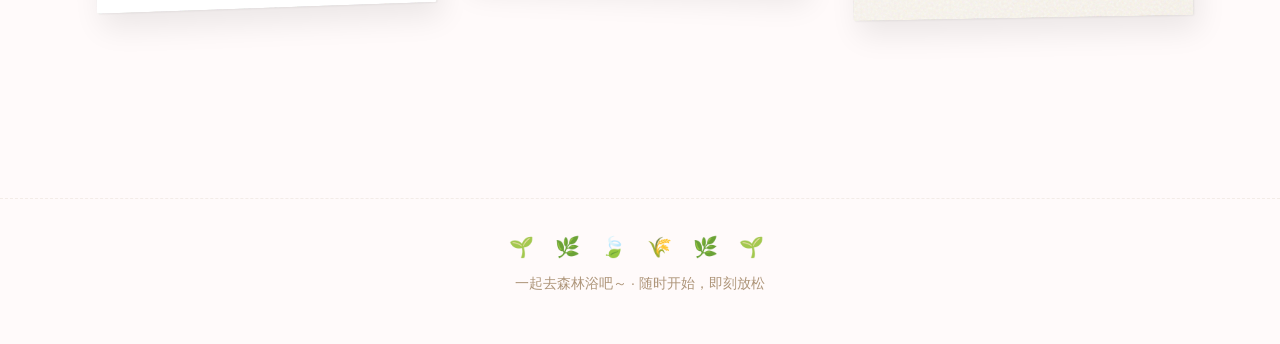
==== commit 3604407f: "适配2" ====
--- a/Forest-main/src/app/pages/Home.html
+++ b/Forest-main/src/app/pages/Home.html
@@ -8,7 +8,10 @@
   <link rel="stylesheet" href="../css/base.css">
   <link rel="stylesheet" href="../css/components.css">
   <link rel="stylesheet" href="../css/layout.css">
-  <link href="https://gs.jurieo.com/gemini/fonts-googleapis/css2?family=Gaegu&family=Nunito:wght@400;600;700&display=swap" rel="stylesheet">
+  <link rel="preconnect" href="https://gs.jurieo.com/gemini/fonts-googleapis">
+  <link rel="preconnect" href="https://gs.jurieo.com/gemini/fonts-gstatic" crossorigin>
+  <link href="https://gs.jurieo.com/gemini/fonts-googleapis/css2?family=Caveat:wght@400..700&family=Gaegu:wght@300;400;700&family=Nunito:wght@400;600;700&family=Quicksand:wght@400;600;700&display=swap" rel="stylesheet">
+
   <link rel="stylesheet" href="https://cdnjs.cloudflare.com/ajax/libs/animate.css/4.1.1/animate.min.css"/>
   <script>
     // 抢在页面渲染前，提前把主题 class 加到 html 或 body 上，彻底消除闪烁
